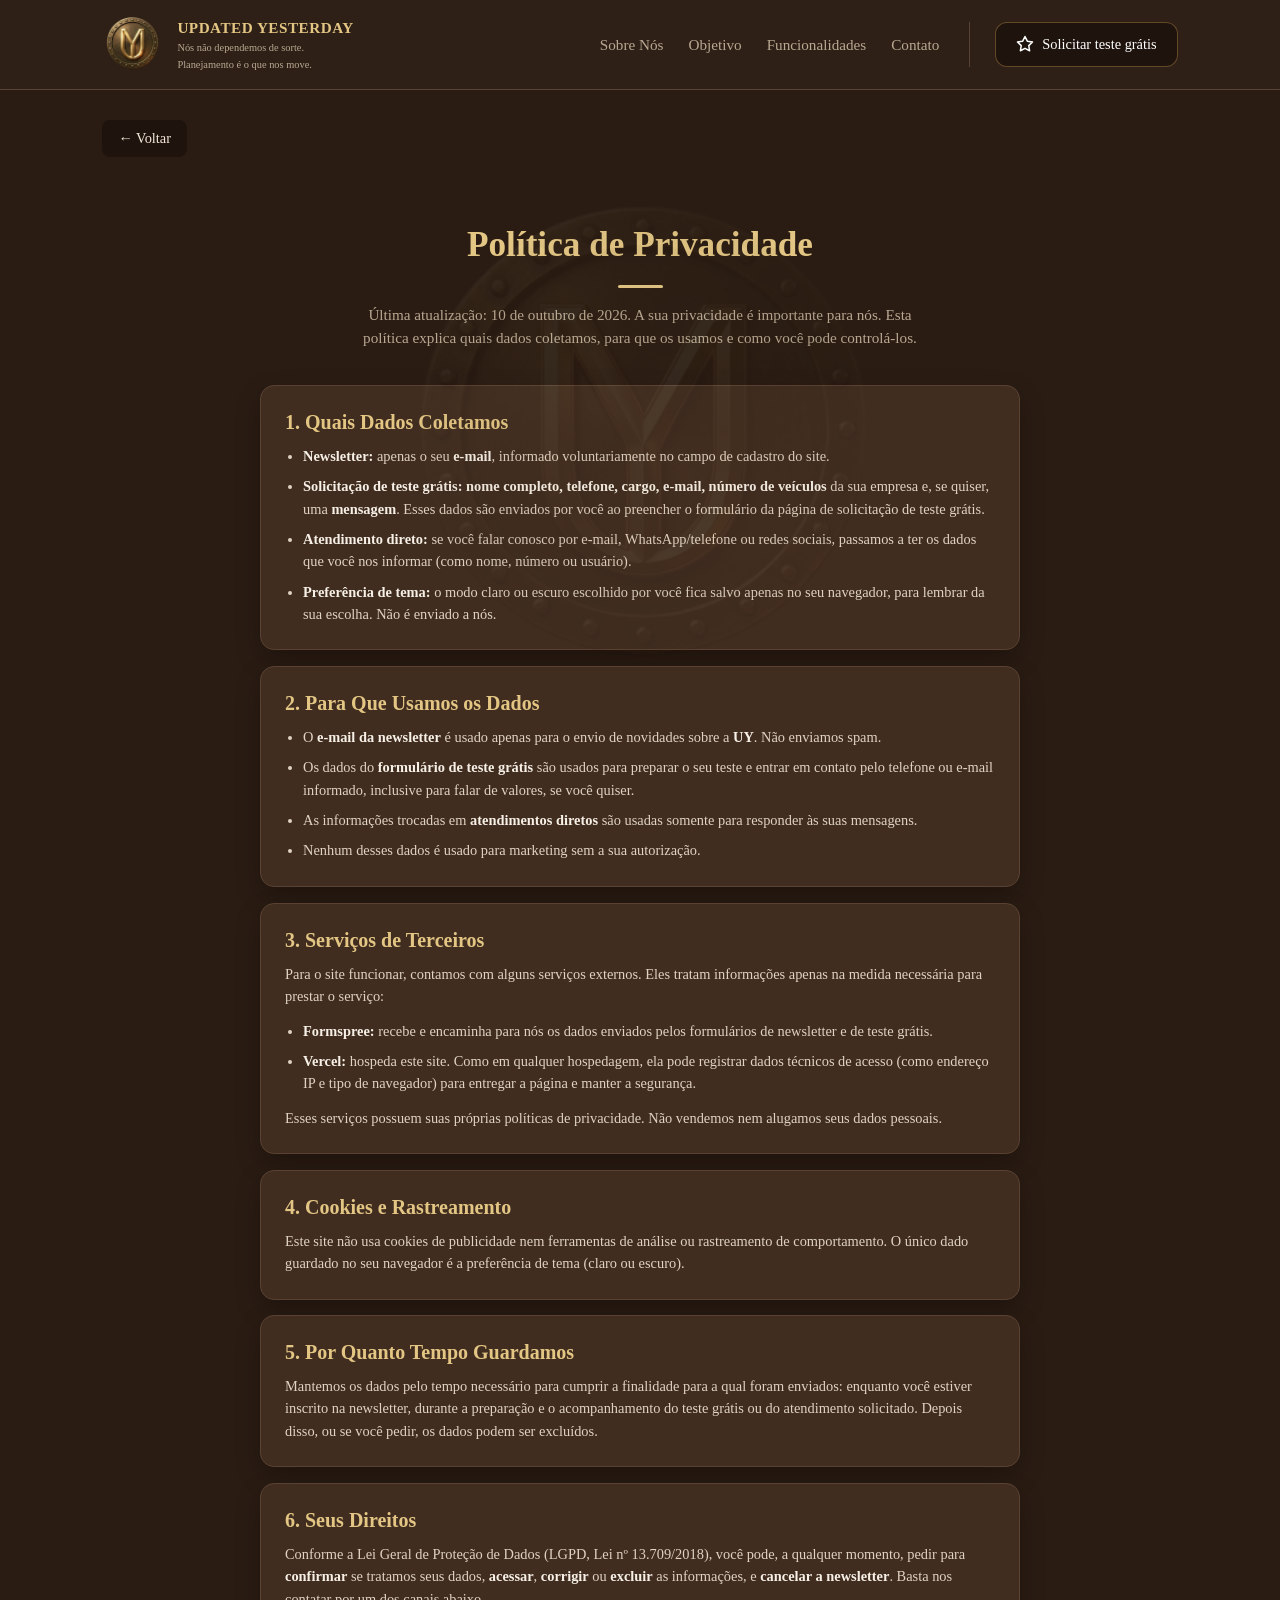
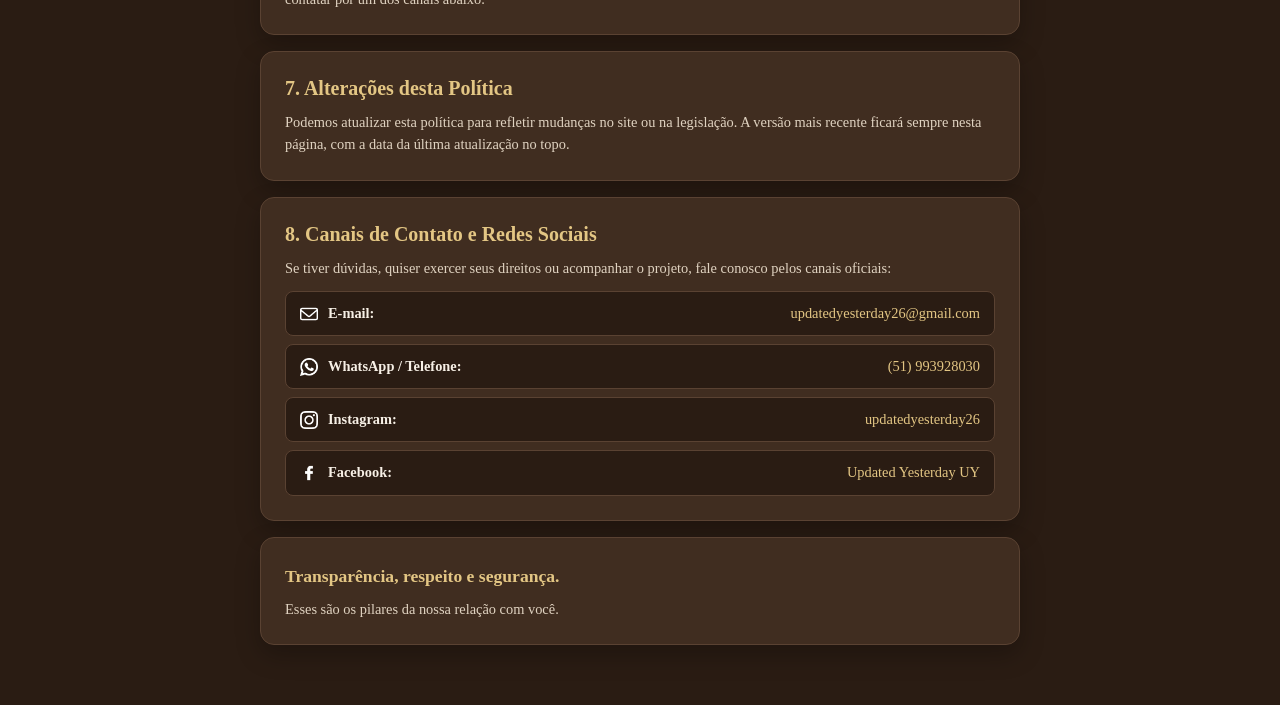
==== politica-de-provacidade.html @ 6beb4aa3 "arquivonovo" ====
<!DOCTYPE html>
<html lang="pt-BR" class="tema-escuro">
<head>
    <meta charset="UTF-8">
    <meta name="color-scheme" content="dark">
    <meta name="theme-color" content="#0B0B0C">
    <style>html{background:#0B0B0C;color-scheme:dark}body{background:#0B0B0C}</style>
    <meta name="viewport" content="width=device-width, initial-scale=1.0">
    <meta name="referrer" content="strict-origin-when-cross-origin">
    <meta http-equiv="Content-Security-Policy" content="upgrade-insecure-requests">
    <title>Política de Privacidade — Updated Yesterday</title>
    <link rel="stylesheet" href="style.css">
    <link rel="icon" type="image/png" href="Imagens/logotipo.png">
    <noscript>
        <style>.revelar, .revelar-esquerda, .revelar-direita, .revelar-cima, .revelar-cascata > * { opacity: 1 !important; transform: none !important; }</style>
    </noscript>
</head>
<body>

    <!-- CABEÇALHO PADRÃO -->
    <header class="cabecalho">
        <a href="index.html" class="conteiner-logo">
            <img src="Imagens/logotipo.png" alt="Logo Updated Yesterday" class="imagem-logo">
            <div class="textos-logo">
                <span class="titulo-logo">UPDATED YESTERDAY</span>
                <span class="subtitulo-logo"> 
                    <p>Nós não dependemos de sorte.</p>
                    <p>Planejamento é o que nos move.</p>
                </span>
            </div>
        </a>

        <nav class="navegacao">
            <ul class="lista-menu">
                <li><a href="index.html#sobre-nos" class="link-menu">Sobre Nós</a></li>
                <li><a href="index.html#objetivo" class="link-menu">Objetivo</a></li>
                <li><a href="index.html#funcionalidades" class="link-menu">Funcionalidades</a></li>
                <li><a href="index.html#rodape" class="link-menu">Contato</a></li>
            </ul>
        </nav>

        <div class="conteiner-botao">
            <a href="solicitar-orçamento.html" class="botao-acao">
                <svg xmlns="http://www.w3.org/2000/svg" width="18" height="18" viewBox="0 0 24 24" fill="none" stroke="currentColor" stroke-width="2" stroke-linecap="round" stroke-linejoin="round" aria-hidden="true"><polygon points="12 2 15.09 8.26 22 9.27 17 14.14 18.18 21.02 12 17.77 5.82 21.02 7 14.14 2 9.27 8.91 8.26 12 2"></polygon></svg>
                Solicitar teste grátis
            </a>
        </div>

        <button class="btn-hamburguer" id="btn-hamburguer" type="button" aria-label="Abrir menu" aria-expanded="false" aria-controls="menu-mobile">
            <span class="linha-hamburguer"></span>
            <span class="linha-hamburguer"></span>
            <span class="linha-hamburguer"></span>
        </button>
    </header>

    <!-- MENU MOBILE (HAMBÚRGUER) -->
    <div class="overlay-menu-mobile" id="overlay-menu-mobile"></div>
    <nav class="menu-mobile" id="menu-mobile" aria-hidden="true">
        <ul class="lista-menu-mobile">
            <li><a href="index.html#sobre-nos" class="link-menu-mobile">Sobre Nós</a></li>
            <li><a href="index.html#objetivo" class="link-menu-mobile">Objetivo</a></li>
            <li><a href="index.html#funcionalidades" class="link-menu-mobile">Funcionalidades</a></li>
            <li><a href="index.html#rodape" class="link-menu-mobile">Contato</a></li>
        </ul>
        <a href="solicitar-orçamento.html" class="botao-acao botao-acao-mobile">
            <svg xmlns="http://www.w3.org/2000/svg" width="18" height="18" viewBox="0 0 24 24" fill="none" stroke="currentColor" stroke-width="2" stroke-linecap="round" stroke-linejoin="round" aria-hidden="true"><polygon points="12 2 15.09 8.26 22 9.27 17 14.14 18.18 21.02 12 17.77 5.82 21.02 7 14.14 2 9.27 8.91 8.26 12 2"></polygon></svg>
            Solicitar teste grátis
        </a>
    </nav>

    <main class="privacy-container">

    <button class="link-voltar-pagina" onclick="history.back()" type="button">
        ← Voltar
    </button>

    <section class="secao-politica-privacidade">
      <div class="conteiner-politica">
        
        <header class="cabecalho-politica revelar-cima">
          <h1 class="titulo-politica">Política de Privacidade</h1>
          <div class="linha-decorativa"></div>
          <p class="subtitulo-politica">
            Última atualização: 10 de outubro de 2026. A sua privacidade é importante para nós. Esta política explica quais dados coletamos, para que os usamos e como você pode controlá-los.
          </p>
        </header>

        <div class="lista-cards-politica revelar-cascata">

          <article class="card-politica">
            <div class="conteudo-card">
              <h2 class="titulo-card">1. Quais Dados Coletamos</h2>
              <ul class="lista-itens-card">
                <li>
                  <strong>Newsletter:</strong> apenas o seu <strong>e-mail</strong>, informado voluntariamente no campo de cadastro do site.
                </li>
                <li>
                  <strong>Solicitação de teste grátis:</strong> <strong>nome completo, telefone, cargo, e-mail, número de veículos</strong> da sua empresa e, se quiser, uma <strong>mensagem</strong>. Esses dados são enviados por você ao preencher o formulário da página de solicitação de teste grátis.
                </li>
                <li>
                  <strong>Atendimento direto:</strong> se você falar conosco por e-mail, WhatsApp/telefone ou redes sociais, passamos a ter os dados que você nos informar (como nome, número ou usuário).
                </li>
                <li>
                  <strong>Preferência de tema:</strong> o modo claro ou escuro escolhido por você fica salvo apenas no seu navegador, para lembrar da sua escolha. Não é enviado a nós.
                </li>
              </ul>
            </div>
          </article>
          <article class="card-politica">
            <div class="conteudo-card">
              <h2 class="titulo-card">2. Para Que Usamos os Dados</h2>
              <ul class="lista-itens-card">
                <li>
                  O <strong>e-mail da newsletter</strong> é usado apenas para o envio de novidades sobre a <strong>UY</strong>. Não enviamos spam.
                </li>
                <li>
                  Os dados do <strong>formulário de teste grátis</strong> são usados para preparar o seu teste e entrar em contato pelo telefone ou e-mail informado, inclusive para falar de valores, se você quiser.
                </li>
                <li>
                  As informações trocadas em <strong>atendimentos diretos</strong> são usadas somente para responder às suas mensagens.
                </li>
                <li>
                  Nenhum desses dados é usado para marketing sem a sua autorização.
                </li>
              </ul>
            </div>
          </article>
          <article class="card-politica">
            <div class="conteudo-card">
              <h2 class="titulo-card">3. Serviços de Terceiros</h2>
              <p class="texto-card espaco-inferior">
                Para o site funcionar, contamos com alguns serviços externos. Eles tratam informações apenas na medida necessária para prestar o serviço:
              </p>
              <ul class="lista-itens-card">
                <li>
                  <strong>Formspree:</strong> recebe e encaminha para nós os dados enviados pelos formulários de newsletter e de teste grátis.
                </li>
                <li>
                  <strong>Vercel:</strong> hospeda este site. Como em qualquer hospedagem, ela pode registrar dados técnicos de acesso (como endereço IP e tipo de navegador) para entregar a página e manter a segurança.
                </li>

              </ul>
              <p class="texto-card espaco-superior">
                Esses serviços possuem suas próprias políticas de privacidade. Não vendemos nem alugamos seus dados pessoais.
              </p>
            </div>
          </article>
          <article class="card-politica">
            <div class="conteudo-card">
              <h2 class="titulo-card">4. Cookies e Rastreamento</h2>
              <p class="texto-card">
                Este site não usa cookies de publicidade nem ferramentas de análise ou rastreamento de comportamento. O único dado guardado no seu navegador é a preferência de tema (claro ou escuro).
              </p>
            </div>
          </article>
          <article class="card-politica">
            <div class="conteudo-card">
              <h2 class="titulo-card">5. Por Quanto Tempo Guardamos</h2>
              <p class="texto-card">
                Mantemos os dados pelo tempo necessário para cumprir a finalidade para a qual foram enviados: enquanto você estiver inscrito na newsletter, durante a preparação e o acompanhamento do teste grátis ou do atendimento solicitado. Depois disso, ou se você pedir, os dados podem ser excluídos.
              </p>
            </div>
          </article>
          <article class="card-politica">
            <div class="conteudo-card">
              <h2 class="titulo-card">6. Seus Direitos</h2>
              <p class="texto-card">
                Conforme a Lei Geral de Proteção de Dados (LGPD, Lei nº 13.709/2018), você pode, a qualquer momento, pedir para <strong>confirmar</strong> se tratamos seus dados, <strong>acessar</strong>, <strong>corrigir</strong> ou <strong>excluir</strong> as informações, e <strong>cancelar a newsletter</strong>. Basta nos contatar por um dos canais abaixo.
              </p>
            </div>
          </article>
          <article class="card-politica">
            <div class="conteudo-card">
              <h2 class="titulo-card">7. Alterações desta Política</h2>
              <p class="texto-card">
                Podemos atualizar esta política para refletir mudanças no site ou na legislação. A versão mais recente ficará sempre nesta página, com a data da última atualização no topo.
              </p>
            </div>
          </article>
          <article class="card-politica">
            <div class="conteudo-card">
              <h2 class="titulo-card">8. Canais de Contato e Redes Sociais</h2>
              <p class="texto-card espaco-inferior">
                Se tiver dúvidas, quiser exercer seus direitos ou acompanhar o projeto, fale conosco pelos canais oficiais:
              </p>

              <div class="lista-contatos">
                <div class="item-contato">
                  <div class="detalhe-contato">
                    <img src="Icones/icones-claros/correspondencia.png" alt="E-mail" class="icone-contato">
                    <span class="rotulo-contato">E-mail:</span>
                  </div>
                  <span class="valor-contato">updatedyesterday26@gmail.com</span>
                </div>

                <div class="item-contato">
                  <div class="detalhe-contato">
                    <img src="Icones/icones-claros/whatsapp.png" alt="WhatsApp" class="icone-contato">
                    <span class="rotulo-contato">WhatsApp / Telefone:</span>
                  </div>
                  <span class="valor-contato">(51) 993928030</span>
                </div>

                <div class="item-contato">
                  <div class="detalhe-contato">
                    <img src="Icones/icones-claros/instagram.png" alt="Instagram" class="icone-contato">
                    <span class="rotulo-contato">Instagram:</span>
                  </div>
                  <span class="valor-contato">updatedyesterday26</span>
                </div>

                <div class="item-contato">
                  <div class="detalhe-contato">
                    <img src="Icones/icones-claros/facebook.png" alt="Facebook" class="icone-contato">
                    <span class="rotulo-contato">Facebook:</span>
                  </div>
                  <span class="valor-contato">Updated Yesterday UY</span>
                </div>
              </div>
            </div>
          </article>
          <article class="card-politica card-destaque">
            <div class="conteudo-card">
              <h3 class="titulo-destaque">Transparência, respeito e segurança.</h3>
              <p class="texto-card">Esses são os pilares da nossa relação com você.</p>
            </div>
          </article>

        </div>
      </div>
    </section>
    </main>

<script>
// menu.js — Menu hambúrguer + navegação ativa (Updated Yesterday)
// Usado em todas as páginas do site para manter o comportamento consistente.
//
// OBS: este arquivo precisa se chamar exatamente "menu.js", pois é esse o
// nome que todas as páginas (.html) carregam via <script src="menu.js">.
(function () {

    // ------------------------------------------------------------------
    // MENU HAMBÚRGUER (telas menores)
    // ------------------------------------------------------------------
    const btn = document.getElementById('btn-hamburguer');
    const menu = document.getElementById('menu-mobile');
    const overlay = document.getElementById('overlay-menu-mobile');

    if (btn && menu && overlay) {
        function abrirMenu() {
            menu.classList.add('aberto');
            overlay.classList.add('aberto');
            btn.classList.add('ativo');
            btn.setAttribute('aria-expanded', 'true');
            menu.setAttribute('aria-hidden', 'false');
            document.body.classList.add('menu-bloqueado');
        }

        function fecharMenu() {
            menu.classList.remove('aberto');
            overlay.classList.remove('aberto');
            btn.classList.remove('ativo');
            btn.setAttribute('aria-expanded', 'false');
            menu.setAttribute('aria-hidden', 'true');
            document.body.classList.remove('menu-bloqueado');
        }

        btn.addEventListener('click', function () {
            if (menu.classList.contains('aberto')) {
                fecharMenu();
            } else {
                abrirMenu();
            }
        });

        overlay.addEventListener('click', fecharMenu);

        menu.querySelectorAll('a').forEach(function (link) {
            link.addEventListener('click', fecharMenu);
        });

        document.addEventListener('keydown', function (evento) {
            if (evento.key === 'Escape') fecharMenu();
        });

        window.addEventListener('resize', function () {
            if (window.innerWidth > 992) fecharMenu();
        });
    }

    // ------------------------------------------------------------------
    // LINK DE NAVEGAÇÃO "ATIVO" (cabeçalho — apenas telas maiores)
    // Ao clicar em uma opção do menu (Sobre Nós, Objetivo, Funcionalidades,
    // Contato), o link fica marcado — a underline dourada "trava" — indicando
    // qual seção foi acessada, além de rolar até ela normalmente.
    // ------------------------------------------------------------------
    var linksMenu = document.querySelectorAll('.link-menu');

    function marcarAtivo(linkClicado) {
        linksMenu.forEach(function (link) {
            link.classList.remove('ativo');
        });
        linkClicado.classList.add('ativo');
    }

    linksMenu.forEach(function (link) {
        link.addEventListener('click', function () {
            marcarAtivo(link);
        });
    });

    // Ao abrir a página já com uma âncora na URL (ex.: index.html#objetivo,
    // ou vindo de outra página como creditos.html → index.html#...),
    // marca o link correspondente como ativo assim que a página carrega.
    if (window.location.hash) {
        linksMenu.forEach(function (link) {
            var partesHref = link.getAttribute('href').split('#');
            var hashDoLink = partesHref[1] ? ('#' + partesHref[1]) : '';
            if (hashDoLink && hashDoLink === window.location.hash) {
                marcarAtivo(link);
            }
        });
    }
})();
</script>
<script src="scroll-reveal.js"></script>
</body>
</html>
---- style.css ----
/* ==========================================================================
        VARIÁVEIS GLORAIS E RESET
        ========================================================================== */
        :root {
            --cor-fundo-principal: #FDFBF7;
            --cor-fundo-secao: #F3ECE1;
            --cor-fundo-cabecalho: #F9F5EE;
            --cor-fundo-card: #FAF7F2;
            --cor-fundo-escuro: #38291E;
            --cor-fundo-escuro-hover: #241A12;
            
            --cor-texto-escuro: #2B231D;
            --cor-texto-medio: #5D544B;
            --cor-texto-suave: #7D7267;
            --cor-texto-claro: #F3E8D9;
            
            --cor-destaque-dourado: #C88D43;
            --cor-dourado-suave: #D4A359;
            --cor-linha-divisoria: #EADECF;
            --cor-icone-fundo: #EBDCD0;

            /* Títulos e subtítulos: no tema claro usam marrom escuro (o #E3C684 não tem
               contraste sobre fundo claro); o dourado #E3C684 aparece em detalhes. */
            --cor-titulo: #4A321A;
            --cor-subtitulo: #C88D43;
            --cor-ouro-marca: #E3C684;

            --fonte-titulos: Cambria, serif;
            --fonte-corpo: Cambria, serif;
            
            --transicao-padrao: 0.3s ease;
            --sombra-card: 0 10px 25px rgba(0, 0, 0, 0.03);
            --sombra-hover: 0 15px 30px rgba(0, 0, 0, 0.07);
        }

        * {
            margin: 0;
            padding: 0;
            box-sizing: border-box;
        }

        html {
            scroll-behavior: smooth;
        }

        body {
            font-family: var(--fonte-corpo);
            background-color: var(--cor-fundo-principal);
            color: var(--cor-texto-escuro);
            padding-top: 90px;
            line-height: 1.6;
        }

        

        /* ==========================================================================
        ELEMENTOS COMPARTILHADOS (PADRONIZAÇÃO)
        ========================================================================== */
        .secao-padrao {
            padding: 90px 8%;
            background-color: var(--cor-fundo-principal);

        }

        .linha-dourada {
            width: 45px;
            height: 3px;
            background-color: var(--cor-destaque-dourado);
            border-radius: 2px;
            margin-bottom: 25px;
        }

        .tagline {
            display: inline-flex;
            align-items: center;
            gap: 8px;
            font-size: 0.8rem;
            font-weight: 700;
            color: var(--cor-destaque-dourado);
            letter-spacing: 1.5px;
            text-transform: uppercase;
            margin-bottom: 12px;
        }

        .icone-tagline img {
            width: 16px;
            height: 16px;
            object-fit: contain;
        }

        h1, h2, h3 {
            font-family: var(--fonte-titulos);
            color: var(--cor-texto-escuro);
        }

        h2 {
            font-size: 2.6rem;
            font-weight: 700;
            line-height: 1.25;
            margin-bottom: 15px;
        }

        .texto-secao p {
            color: var(--cor-texto-medio);
            font-size: 1rem;
            margin-bottom: 15px;
        }

        .texto-secao strong {
            color: var(--cor-texto-escuro);
        }

        /* CARDS PADRÃO */
        .card-padrao {
            background-color: var(--cor-fundo-card);
            border-radius: 16px;
            padding: 28px 24px;
            display: flex;
            flex-direction: row;
            align-items: flex-start;
            gap: 16px;
            box-shadow: var(--sombra-card);
            border: 1px solid var(--cor-linha-divisoria);
            transition: transform var(--transicao-padrao), box-shadow var(--transicao-padrao);
        }

        .card-padrao:hover {
            transform: translateY(-5px);
            box-shadow: var(--sombra-hover);
        }

        .card-vertical {
            flex-direction: column;
        }

        .icone-card {
            width: 50px;
            height: 50px;
            border-radius: 50%;
            background-color: var(--cor-icone-fundo);
            display: flex;
            align-items: center;
            justify-content: center;
            flex-shrink: 0;
        }

        .icone-card img {
            width: 30px;
            height: 30px;
            object-fit: contain;
        }

        .conteudo-card h3 {
            font-size: 1.1rem;
            margin-bottom: 8px;
        }

        .conteudo-card p, 
        .conteudo-card ul {
            font-size: 0.9rem;
            color: var(--cor-texto-medio);
        }

        .lista-valores {
            padding-left: 18px;
        }

        .lista-valores li {
            margin-bottom: 4px;
        }

        /* ==========================================================================
        1. CABEÇALHO
        ========================================================================== */
        .cabecalho {
            position: fixed;
            top: 0;
            left: 0;
            width: 100%;
            height: 90px;
            z-index: 1000;
            background-color: var(--cor-fundo-cabecalho);
            display: flex;
            align-items: center;
            justify-content: space-between;
            padding: 0 8%;
            border-bottom: 1px solid var(--cor-linha-divisoria);
        }

        .conteiner-logo {
            display: flex;
            align-items: center;
            gap: 15px;
            text-decoration: none;
        }

        .imagem-logo {
            width: 60px;
            height: 60px;
            object-fit: cover;
            border-radius: 50%;
        }

        .textos-logo {
            display: flex;
            flex-direction: column;
        }

        .titulo-logo {
            font-size: 0.95rem;
            font-weight: 700;
            color: var(--cor-destaque-dourado);
            letter-spacing: 0.5px;
        }

        .subtitulo-logo {
            font-size: 0.65rem;
            color: var(--cor-texto-suave);
            text-align: justify;
        }

        .navegacao {
            margin-left: auto;
            margin-right: 30px;
        }

        .lista-menu {
            display: flex;
            list-style: none;
            gap: 25px;
        }

        .link-menu {
            position: relative;
            text-decoration: none;
            color: var(--cor-texto-suave);
            font-weight: 500;
            font-size: 0.95rem;
            padding-bottom: 6px;
            transition: color var(--transicao-padrao);
        }

        .link-menu::after {
            content: '';
            position: absolute;
            bottom: 0;
            left: 0;
            width: 0%;
            height: 2px;
            background-color: var(--cor-destaque-dourado);
            transition: width var(--transicao-padrao);
        }

        .link-menu:hover,
        .link-menu.ativo {
            color: var(--cor-destaque-dourado);
        }

        .link-menu:hover::after,
        .link-menu.ativo::after {
            width: 100%;
        }

        .conteiner-botao {
            padding-left: 25px;
            border-left: 1px solid var(--cor-linha-divisoria);
        }

        .botao-acao {
            display: inline-flex;
            align-items: center;
            gap: 8px;
            background-color: var(--cor-fundo-escuro);
            color: #FFFFFF;
            padding: 10px 20px;
            border-radius: 12px;
            text-decoration: none;
            font-size: 0.9rem;
            font-weight: 500;
            transition: background-color var(--transicao-padrao);
        }

        .botao-acao:hover {
            background-color: var(--cor-fundo-escuro-hover);
        }

        .icone-botao {
            width: 16px;
            height: 16px;
        }

        /* ==========================================================================
        2. HERO SECTION
        ========================================================================== */
        .hero {
            display: flex;
            align-items: center;
            justify-content: space-between;
            min-height: calc(100vh - 90px);
            padding: 40px 8%;
            background: radial-gradient(circle at 35% 50%, #FDFBF7 0%, var(--cor-fundo-secao) 100%);
            gap: 40px;
        }

        .conteudo-hero {
            flex: 1;
            max-width: 560px;
        }

        .hero h1 {
            font-size: 3.2rem;
            line-height: 1.15;
            margin: 15px 0;
        }

        .descricao-hero {
            color: var(--cor-texto-medio);
            font-size: 1.1rem;
            margin-bottom: 30px;
        }

        .botao-principal {
            display: inline-flex;
            align-items: center;
            gap: 12px;
            background-color: var(--cor-fundo-escuro);
            color: #FFFFFF;
            padding: 14px 28px;
            border-radius: 50px;
            text-decoration: none;
            font-weight: 600;
            box-shadow: 0 10px 20px rgba(56, 41, 30, 0.15);
            transition: transform var(--transicao-padrao), background-color var(--transicao-padrao);
        }

        .botao-principal:hover {
            background-color: var(--cor-fundo-escuro-hover);
            transform: translateY(-2px);
        }

        .visual-hero {
            flex: 1;
            display: flex;
            justify-content: flex-end;
        }

        /*
            .moldura-hero {
            width: 100%;
            : 500px;
            border-radius: 20px;
            overflow: hidden;
            box-shadow: 0 20px 40px rgba(0,0,0,0.08);
        }
        */

        .imagem-hero {
            width: 100%;
            height: auto;
            display: block;
        }



        /* ==========================================================================
        4. SOBRE NÓS
        ========================================================================== */
        /* Estilos da Seção Sobre Nós */
        .sobre-nos {
            background-color: var(--cor-fundo-principal);
            padding: 80px 20px;
            display: flex;
            justify-content: center;
            align-items: center;
            font-family: var(--fonte-corpo);
            color: var(--cor-texto-escuro);
        }

        .sobre-nos-container {
            max-width: 1300px;
            width: 90%;
            display: flex;
            gap: 10px;
        
        }

        /* Esquerda: Container da Imagem */
        .sobre-nos-ilustracao {
            flex: 1;
            display: flex;
            align-items: center;
            justify-content: center;
            position: relative;
        }

        .moldura-imagem {
            width: 100%;
            max-width: 450px;
            height: 100%;

            border-radius: 200px 200px 0 0; /* Formato em arco conforme a imagem */
            position: relative;
            overflow: hidden;
            display: flex;
            align-items: flex-end;
            justify-content: center;
        }

        .imagem-destaque {
            width: 100%;
            height: auto;
            object-fit: cover;
        }

        /* Direita: Conteúdo Textual */
        .sobre-nos-conteudo {
            flex: 1.3;
            display: flex;
            flex-direction: column;
        }

        .tag-secao {
            display: flex;
            align-items: center;
            gap: 8px;
            margin-bottom: 20px;
        }

        .texto-tag {
            font-size: 0.85rem;
            font-weight: 700;
            letter-spacing: 1.5px;
            color: var(--cor-destaque-dourado);
        }

        .titulo-secao {
            font-family: var(--fonte-titulos);
            font-size: 2.8rem;
            line-height: 1.15;
            color: var(--cor-texto-escuro);
            margin-bottom: 24px;
            font-weight: 700;
        }

        .texto-dourado {
            color: var(--cor-destaque-dourado);
        }

        .texto-destaque {
            font-size: 1.05rem;
            color: var(--cor-texto-escuro);
            margin-bottom: 12px;
        }

        .texto-destaque strong {
            font-weight: 700;
        }

        .texto-descricao {
            font-size: 0.95rem;
            line-height: 1.6;
            color: var(--cor-texto-medio);
            margin-bottom: 12px;
        }

        /* Grid dos Cards Inferiores */
        .cards-grid {
            display: grid;
            grid-template-columns: repeat(3, 1fr);
            gap: 16px;
            margin-top: 30px;
        }

        .card-info {
            background-color: var(--cor-fundo-card);
            border: 1px solid var(--cor-linha-divisoria);
            border-radius: 12px;
            padding: 20px;
            box-shadow: var(--sombra-card);
            transition: transform var(--transicao-padrao), box-shadow var(--transicao-padrao);
        }

        .card-info:hover {
            transform: translateY(-3px);
            box-shadow: var(--sombra-hover);
        }

        .card-cabecalho {
            display: flex;
            align-items: center;
            gap: 10px;
            margin-bottom: 10px;
        }

        .icone-sobre-nós{
            width: 10px;
            height: 10px;
        }

        /* Reservado para o ícone customizado de cada card */
        .card-icone {
            width: 54px;
            height: 54px;
            background-color: var(--cor-icone-fundo);
            border-radius: 50%;
            flex-shrink: 0;
            display: flex;
            align-items: center;
            justify-content: center;
        }

        .card-icone img {
            width: 32px; /* Ajuste a largura como preferir */
            height: 32px; /* Ajuste a altura como preferir */
        
        }

        .card-titulo {
            font-family: var(--fonte-titulos);
            font-size: 1.1rem;
            font-weight: 700;
            color: var(--cor-texto-escuro);
        }



        .card-texto {
            font-size: 0.9rem;
            line-height: 1.5;
            color: var(--cor-texto-medio);
        }

        .card-lista {
            list-style: none;
            padding: 0;
            margin: 0;
        }

        .card-lista li {
            font-size: 0.82rem;
            line-height: 1.6;
            color: var(--cor-texto-medio);
            position: relative;
            padding-left: 12px;
        }

        .card-lista li::before {
            content: "•";
            position: absolute;
            left: 0;
            color: var(--cor-texto-escuro);
        }



        /* ==========================================================================
        4.5 SEÇÃO TRANSIÇÃO (FLUXO)
        ========================================================================== */
        .secao-transicao {
            background-color: var(--cor-fundo-escuro);
            color: var(--cor-texto-claro);
            padding: 80px 8%;
        }

        .container-transicao {
            max-width: 1200px;
            margin: 0 auto;
            display: flex;
            align-items: center;
            gap: 50px;
        }

        .cabecalho-transicao {
            flex: 1;
            max-width: 380px;
        }

        .tagline-clara {
            color: var(--cor-dourado-suave);
        }

        .ponto-dourado {
            width: 8px;
            height: 8px;
            background-color: var(--cor-dourado-suave);
            border-radius: 50%;
        }

        .cabecalho-transicao h2 {
            color: #FFFFFF;
            margin-bottom: 15px;
        }

        .cabecalho-transicao p {
            color: var(--cor-linha-divisoria);
            font-size: 0.95rem;
        }

        .passos-transicao {
            flex: 2;
            display: flex;
            justify-content: space-between;
            gap: 20px;
            position: relative;
        }

        .passo-item {
            flex: 1;
            display: flex;
            flex-direction: column;
            align-items: center;
            text-align: center;
            position: relative;
        }

        /* Linha conectora */
        .passo-item:not(:last-child)::after {
            content: '';
            position: absolute;
            top: 32px;
            right: -50%;
            width: 100%;
            border-top: 2px dotted var(--cor-destaque-dourado);
            z-index: 1;
        }

        .circulo-icone {
            width: 65px;
            height: 65px;
            border-radius: 50%;
            background-color: #4A321A;
            border: 1px solid var(--cor-destaque-dourado);
            display: flex;
            align-items: center;
            justify-content: center;
            margin-bottom: 15px;
            position: relative;
            z-index: 2;
        }

        .icone-passo {
            width: 28px;
            height: 28px;
        }

        .passo-item h3 {
            color: #FFFFFF;
            font-size: 1.05rem;
            margin-bottom: 6px;
        }

        .passo-item p {
            font-size: 0.85rem;
            color: var(--cor-linha-divisoria);
        }

        /* ==========================================================================
        5 NOSSO OBJETIVO & FAIXA
        ========================================================================== */
            .container-objetivo-topo {
                display: grid;
                grid-template-columns: 1fr 1.2fr;
                gap: 50px;
                align-items: center;
                margin-bottom: 60px;
            }

            .grade-cards-objetivo {
                display: grid;
                grid-template-columns: repeat(3, 1fr);
                gap: 15px;
            }

            .faixa-destaque-bottom {
                position: relative;
                background-color: var(--cor-fundo-secao);
                border-radius: 16px;
                padding: 40px 30px 30px;
                border: 1px solid var(--cor-linha-divisoria);
            }

            .badge-faixa {
                position: absolute;
                top: -12px;
                left: 24px;
                background-color: var(--cor-fundo-escuro);
                color: #FFFFFF;
                padding: 4px 14px;
                border-radius: 6px;
                font-size: 0.75rem;
                font-weight: 700;
                letter-spacing: 1px;
            }

            .grade-faixa {
                display: grid;
                grid-template-columns: repeat(4, 1fr);
                gap: 20px;
            }

            .item-faixa {
                display: flex;
                align-items: flex-start;
                gap: 12px;
                padding-right: 15px;
                border-right: 1px solid var(--cor-linha-divisoria);
            }

            .item-faixa:last-child {
                border-right: none;
            }

            .icone-pequeno {
                width: 40px;
                height: 40px;
            }

            .icone-pequeno img {
                width: 32px;
                height: 32px;
            }


    /* ==========================================================================
    FUNCIONALIDADES (PADRONIZADO)
    ========================================================================== */

            .funcionalidades {
                width: 100%;
            }

            .container-funcionalidades {
                max-width: 1200px;
                margin: 0 auto;
                display: flex;
                flex-direction: column;
                gap: 24px;
            }

            .funcionalidades .secao-header {
                text-align: center;
                display: flex;
                flex-direction: column;
                align-items: center;
                margin-bottom: 20px;
            }

            .funcionalidades .secao-header h2 {
                margin-top: 10px;
            }

                /* Grids da Seção */
                .grid-superior,
                .grid-meio,
                .grid-inferior {
                    display: grid;
                    grid-template-columns: 1fr 1fr;
                    gap: 24px;
                }

            /* Tópicos e Itens Internos */
            .item-feature {
                display: flex;
                align-items: center;
                gap: 20px;
            }

            .item-feature.item-inverso {
                flex-direction: row-reverse;
                text-align: right;
                margin-left: auto;
            }

            .item-feature.item-inverso .header-com-badge {
                justify-content: flex-end;
            }

            .flex-col {
                display: flex;
                flex-direction: column;
            }

            .gap-medio {
                gap: 20px;
            }

            .divisor-linha {
                height: 1px;
                background-color: var(--cor-linha-divisoria);
                width: 100%;
            }

        /* Badges e Textos */
        .header-com-badge {
            display: flex;
            align-items: center;
            gap: 10px;
            margin-bottom: 4px;
            
        }

        .badge {
            font-size: 0.65rem;
            padding: 3px 8px;
            border-radius: 6px;
            font-weight: 700;
        }

        .badge-escuro {
            border: 1px solid var(--cor-dourado-suave);
            color: var(--cor-dourado-suave);
            background: transparent;
            background-color: #4A321A;
        }

        .badge-dourado {
            border: 1px solid var(--cor-dourado-suave);
            color: var(--cor-dourado-suave);
            background: transparent;
        }

        /* Cards com Imagem de Fundo Escura */
        .card-escuro-bg {
            background-color: var(--cor-fundo-escuro);
            background-image: var(--bg-img);
            background-size: cover;
            background-position: center;
            position: relative;
            overflow: hidden; /* Garante que o filtro não saia pelas bordas arredondadas */
        }

            /* Filtro marrom corrigido */
            .card-escuro-bg .overlay-filtro {
                position: absolute;
                top: 0;
                left: 0;
                width: 100%;
                height: 100%;
                background-color: rgba(56, 41, 30, 0.88); /* Cor marrom com 88% de opacidade */
                z-index: 1;
            }

            .card-escuro-bg h3,
            .card-escuro-bg h4,
            .card-escuro-bg p,
            .card-escuro-bg .texto-claro {
                color: #ffffff;
            }

            .card-escuro-bg .texto-suave-claro {
                color: var(--cor-fundo-cabecalho);
            }

            /* Garante que o conteúdo interno respeite as margens */
    .card-escuro-bg {
        padding: 24px;
        box-sizing: border-box;
    }

            

            /* Garante que o texto e ícone fiquem acima do filtro */
            .conteudo-sobre-imagem {
                position: relative;
                z-index: 2;
            }
                .conteudo-sobre-imagem {
                    position: relative;
                    z-index: 2;
                    height: 100%;
                }

                .icone-dourado {
                    background-color: rgba(200, 141, 67, 0.2);
                    border: 1px solid var(--cor-destaque-dourado);
                }

        .flex-row {
            display: flex;
            align-items: center;
            gap: 20px;
        }

        .item-feature-escuro .conteudo-sobre-imagem {
            display: flex;
            flex-direction: column;
            justify-content: center;
            gap: 16px;
        }

        .texto-claro {
            color: #ffffff;
        }


        .texto-suave-claro {
            color:var(--cor-fundo-principal);
            font-size: 0.9rem;
            
        }

        /* Lista Check */
        .card-lista .titulo-lista-escuro {
            color: var(--cor-dourado-suave);
            font-size: 0.85rem;
            letter-spacing: 1px;
            margin-bottom: 14px;
            font-weight: 700;
        }

        .lista-check {
            list-style: none;
            display: flex;
            flex-direction: column;
            gap: 10px;
        }

        .lista-check li {
            display: flex;
            align-items: flex-start;
            gap: 10px;
        }

        .check-icon {
            color: var(--cor-destaque-dourado);
            font-weight: bold;
        }

        .lista-check p {
            font-size: 0.85rem;
            color: var(--cor-linha-divisoria);
        }

        /* ÚLTIMO QUADRO (5 Colunas) */
        .card-ultimo {
            padding: 32px 28px;
        }

        .grid-cinco-itens {
            display: grid;
            grid-template-columns: repeat(5, 1fr);
            gap: 20px;
        }

        .item-ultimo {
            display: flex;
            flex-direction: column;
            align-items: flex-start;
            gap: 12px;
        }

        .item-ultimo .titulo-item {
            font-size: 0.95rem;
            color: var(--cor-texto-escuro);
            margin-bottom: 4px;
        }

        .item-ultimo .descricao-item {
            font-size: 0.8rem;
            color: var(--cor-texto-medio);
            line-height: 1.35;
        }


    /*==============================================================================
            Seção mr.harley
    ================================================================================*/
        /* Seção Principal */
        .ia-mrharley {
            background-color: var(--cor-fundo-escuro);
            color: var(--cor-texto-claro);
            font-family: var(--fonte-corpo);
            position: relative;
            overflow: hidden;
        }

        /* 1. Ajuste a seção para permitir posicionamento absoluto da onda */
        .ia-mrharley {
            background-color: var(--cor-fundo-escuro);
            color: var(--cor-texto-claro);
            font-family: var(--fonte-corpo);
            position: relative;
            overflow: hidden;
            /* Dica: Remova qualquer padding-top daqui se houver */
        }

        /* 2. Deixe a onda sobreposta no topo e sem ocupar espaço no fluxo de texto */
        .ia-mrharley .wave-divider {
            position: absolute;
            top: 0;
            left: 0;
            width: 100%;
            overflow: hidden;
            line-height: 0;
            z-index: 1; /* Fica ao fundo do conteúdo */
        }

        .ia-mrharley .wave-divider svg {
            position: relative;
            display: block;
            width: 100%;
            height: 120px; /* Reduza um pouco a altura se achar que a onda está muito funda */
        }

        /* 3. Empurre todo o conteúdo para baixo da onda */
        .mrharley-container {
            max-width: 1350px;
            margin: 0 auto;
            padding: 200px 20px 0 20px; /* Aumentado de 20px para 140px no TOPO */
            position: relative;
            z-index: 2; /* Garante que os textos fiquem POR CIMA do vetor */
        }

        /* Grid Superior */
        .mrharley-main-grid {
            display: grid;
            grid-template-columns: 1.1fr 0.9fr;
            gap: 40px;
            align-items: center;
            margin-bottom: 50px;
        }

        /* Informações da Esquerda */
        .mrharley-badge {
            display: inline-flex;
            align-items: center;
            gap: 8px;
            font-size: 0.8rem;
            font-weight: 600;
            letter-spacing: 1.5px;
            color: var(--cor-dourado-suave);
            margin-bottom: 15px;
            text-transform: uppercase;
        }

        .mrharley-badge .badge-icon {
            width: 14px;
            height: 14px;
            border: 1px solid var(--cor-dourado-suave);
            border-radius: 50%;
            display: inline-block;
        }

        .mrharley-title {
            font-family: var(--fonte-titulos);
            font-size: 2.8rem;
            line-height: 1.15;
            color: #FFFFFF;
            margin-bottom: 20px;
            font-weight: 700;
        }

        .mrharley-title .highlight-title {
            color: var(--cor-destaque-dourado);
        }

        .mrharley-description {
            color: rgba(243, 232, 217, 0.7);
            font-size: 0.95rem;
            line-height: 1.5;
            margin-bottom: 35px;
        }

        /* Grid de Cards de Recursos */
        .mrharley-features-grid {
            display: grid;
            grid-template-columns: repeat(2, 1fr);
            gap: 15px;
        }

        .feature-card {
            background-color: rgba(255, 255, 255, 0.03);
            border: 1px solid rgba(255, 255, 255, 0.06);
            border-radius: 12px;
            padding: 16px;
            display: flex;
            gap: 12px;
            align-items: flex-start;
            transition: var(--transicao-padrao);
        }

        .feature-card:hover {
            background-color: rgba(255, 255, 255, 0.06);
            border-color: rgba(200, 141, 67, 0.3);
            transform: translateY(-4px);
        }

        .feature-icon {
            width: 40px;
            height: 40px;
            min-width: 40px;
            border-radius: 20px;
            background-color: rgba(200, 141, 67, 0.15);
            border: 1px solid rgba(200, 141, 67, 0.3);
            
            display: flex;
            align-items: center;
            justify-content: center;
            flex-shrink: 0;
        }

        .feature-icon img{
            width: 32px;
            height: 32px;
            object-fit: contain;
        }


        .feature-text h3 {
            font-size: 0.9rem;
            color: #FFFFFF;
            margin-bottom: 4px;
            font-weight: 600;
        }

        .feature-text p {
            font-size: 0.75rem;
            color: rgba(243, 232, 217, 0.6);
            line-height: 1.3;
        }

        /* Área Visual de Imagens Sobrepostas */
        .mrharley-visual {
            position: relative;
            height: 440px;
            width: 100%;
        }

        .image-wrapper-back {
            position: absolute;
            top: 0;
            left: 0;
            width: 70%;
            height: 90%;
            border-radius: 20px;
            overflow: hidden;
            z-index: 1;
            border: 1px solid rgba(255, 255, 255, 0.08);
            background-color: rgba(0, 0, 0, 0.2);
        }

        .image-wrapper-front {
            position: absolute;
            bottom: 0;
            right: 0;
            width: 55%;
            height: 85%;
            border-radius: 16px;
            overflow: hidden;
            z-index: 2;
            border: 1px solid rgba(255, 255, 255, 0.12);
            box-shadow: -10px 10px 30px rgba(0, 0, 0, 0.4);
            background-color: rgba(0, 0, 0, 0.3);
        }

        /* Espaço reservado para visualização das imagens */
        .image-placeholder {
            width: 100%;
            height: 100%;
            display: flex;
            align-items: center;
            justify-content: center;
            color: rgba(255, 255, 255, 0.4);
            font-size: 0.85rem;
            border: 1px dashed rgba(255, 255, 255, 0.2);
        }

        .image-wrapper-back img,
        .image-wrapper-front img {
            width: 100%;
            height: 100%;
            object-fit: cover;
        }

        .stat-item {
            display: flex;
            flex-direction: column;
            align-items: center;
            position: relative;
        }

        .stat-item:not(:last-child)::after {
            content: '';
            position: absolute;
            right: -10px;
            top: 15%;
            height: 70%;
            width: 1px;
            background-color: rgba(255, 255, 255, 0.08);
        }

        .stat-icon {
            width: 32px;
            height: 32px;
            border-radius: 50%;
            background-color: rgba(200, 141, 67, 0.1);
            margin-bottom: 12px;
        }

        .stat-item h2 {
            font-family: var(--fonte-titulos);
            font-size: 2rem;
            color: #FFFFFF;
            margin-bottom: 6px;
            font-weight: 500;
        }

        .stat-item p {
            font-size: 0.8rem;
            color: rgba(243, 232, 217, 0.6);
        }

        /* Transição em Ondas */
        .ia-mrharley .wave-divider {
            width: 100%;
            line-height: 0;
        }

        .ia-mrharley .wave-divider svg {
            position: relative;
            display: block;
            width: 100%;
            height: 180px;
        }
        
        /*=======================================================================
            SEÇÃO TRANSIÇÃO FINAL
        =========================================================================*/

        .conexao-final{
            background-color: var(--cor-fundo-escuro);
            color: var(--cor-texto-claro);
            padding: 80px 8%;
        
            
        }

    /*==============================================================================
        SEÇÃO INTEGRADO
    ===========================================================================*/

    /* Seção Principal no Tom Marrom Escuro */
        .secao-integrado {
        width: 100%;
        background-color: var(--cor-fundo-escuro);
        padding: 100px 40px;
        box-sizing: border-box;
        font-family: var(--fonte-corpo);
        color: var(--cor-texto-claro);
        display: flex;
        justify-content: center;
        align-items: center;
        
        }


        .secao-integrado__conteudo {
        max-width: 1300px;
        width: 100%;
        display: grid;
        grid-template-columns: 1fr 1.3fr 1fr;
        gap: 50px;
        align-items: center;
    }

    /* -----------------------------------
    Lado Esquerdo
    ----------------------------------- */
        .secao-integrado__lado-esquerdo {
        display: flex;
        flex-direction: column;
        align-items: flex-start;
        }

        .secao-integrado__subtitulo {
        display: flex;
        align-items: center;
        gap: 8px;
        font-size: 0.75rem;
        font-weight: 700;
        letter-spacing: 2px;
        color: var(--cor-destaque-dourado);
        margin-bottom: 24px;
        }

        .secao-integrado__icone-tag {
        width: 8px;
        height: 8px;
        border-radius: 50%;
        background-color: var(--cor-destaque-dourado);
        display: inline-block;
        }

        .secao-integrado__titulo {
        font-family: var(--fonte-titulos);
        font-size: 2.6rem;
        line-height: 1.25;
        color: var(--cor-texto-claro);
        margin: 0 0 24px 0;
        font-weight: 700;
        
        }

        .secao-integrado__descricao {
        font-size: 0.95rem;
        line-height: 1.6;
        color: var(--cor-linha-divisoria);
        margin: 0 0 36px 0;
        }

        .secao-integrado__botao {
        display: inline-flex;
        align-items: center;
        justify-content: center;
        background-color: var(--cor-destaque-dourado);
        color: var(--cor-fundo-escuro);
        padding: 14px 28px;
        border-radius: 30px;
        text-decoration: none;
        font-size: 0.9rem;
        font-weight: 600;
        transition: background-color 0.3s ease, transform 0.2s ease;
        }

        .secao-integrado__botao:hover {
        background-color: var(--cor-dourado-suave);
        transform: translateY(-2px);
        }

        /* -----------------------------------
        Centro (Espaço para a Imagem do Dashboard)
        ----------------------------------- */
        .secao-integrado__centro {
        display: flex;
        justify-content: center;
        align-items: center;
        width: 100%;
        }

        .secao-integrado__imagem-dashboard {
        width: 100%;
        height: auto;
        max-width: 550px;
        border-radius: 12px;
        box-shadow: 0 25px 50px rgba(0, 0, 0, 0.4);
        object-fit: contain;
        }

        /* -----------------------------------
        Lado Direito (Passos Conectados)
        ----------------------------------- */
        .secao-integrado__lado-direito {
        position: relative;
        display: flex;
        flex-direction: column;
        gap: 36px;
        }

        /* Linha vertical principal conectando os passos */
        .secao-integrado__linha-conexao {
        position: absolute;
        left: 0px;
        top: 30px;
        bottom: 30px;
        width: 2px;
        background-color: rgba(200, 141, 67, 0.3); /* Linha suave em dourado */
        z-index: 1;
        }

        .secao-integrado__passo {
        position: relative;
        z-index: 2;
        display: flex;
        align-items: center;
        gap: 20px;
        }

        .secao-integrado__container-icone {
        position: relative;
        display: flex;
        align-items: center;
        }

        /* Linha horizontal ligando a linha vertical ao círculo do ícone */
        .secao-integrado__linha-horizontal {
        width: 30px;
        height: 2px;
        background-color: var(--cor-destaque-dourado);
        }

        .secao-integrado__icone {
        width: 58px;
        height: 58px;
        border-radius: 50%;
        background-color: var(--cor-fundo-escuro-hover);
        border: 1px solid var(--cor-destaque-dourado);
        display: flex;
        align-items: center;
        justify-content: center;
        flex-shrink: 0;
        box-shadow: 0 4px 15px rgba(0, 0, 0, 0.3);
        }

        /* Estilização para imagens dentro do círculo */
        .secao-integrado__icone img {
        width: 50%;
        height: 50%;
        object-fit: contain;
        }

        .secao-integrado__texto-passo {
        display: flex;
        flex-direction: column;
        gap: 4px;
        }

        .secao-integrado__titulo-passo {
        font-family: var(--fonte-titulos);
        font-size: 1.15rem;
        font-weight: 500;
        color: var(--cor-texto-claro);
        margin: 0;
        }

        .secao-integrado__titulo-passo span {
        color: var(--cor-destaque-dourado);
        margin-right: 6px;
        }

        .secao-integrado__descricao-passo {
        font-size: 0.85rem;
        line-height: 1.4;
        color: var(--cor-linha-divisoria);
        margin: 0;
        }

        /*==========================================================================
        SEÇÃO MOTIVOS-PARA-NOS-ESCOLHER
        ================================================================================*/
        .motivoparanosescolher {
            background-color: var(--cor-fundo-principal);
            color: var(--cor-texto-escuro);
            padding: 60px 20px;
            display: flex;
            flex-direction: column;
            align-items: center;
            box-sizing: border-box;
            width: 100%;
        }

        /* Cabeçalho da Seção */
        .motivoparanosescolher .header-secao {
            text-align: center;
            max-width: 700px;
            margin-bottom: 50px;
        }

        .motivoparanosescolher .subtitulo-tag {
            color: var(--cor-destaque-dourado);
            font-family: var(--fonte-corpo);
            font-size: 0.85rem;
            font-weight: 700;
            letter-spacing: 1.5px;
            text-transform: uppercase;
            display: inline-block;
            margin-bottom: 12px;
        }

        .motivoparanosescolher .titulo-secao {
            font-family: var(--fonte-titulos);
            font-size: 2.6rem;
            font-weight: normal;
            color: var(--cor-texto-escuro);
            margin: 0 0 16px 0;
            line-height: 1.25;
            font-weight: 700;
            line-height: 1.25;

        }

        .motivoparanosescolher .titulo-secao span {
            color: var(--cor-dourado-suave);
        }

        .motivoparanosescolher .descricao-secao {
            font-family: var(--fonte-corpo);
            font-size: 1rem;
            color: var(--cor-texto-escuro);
            opacity: 0.85;
            line-height: 1.5;
            margin: 0;
        }

        .motivoparanosescolher .grid-motivos {
        display: grid;
        /* Define 6 colunas em telas grandes e se ajusta em telas menores */
        grid-template-columns: repeat(auto-fit, minmax(160px, 1fr));
        gap: 20px;
        width: 100%;
        max-width: 1200px;
        margin-bottom: 40px;
    }


        /* Grid de Motivos (Cards) */
            s {
            display: grid;
            grid-template-columns: repeat(auto-fit, minmax(180px, 1fr));
            gap: 20px;
            width: 100%;
            max-width: 1200px;
            margin-bottom: 40px;
        }

        

        .motivoparanosescolher .card-motivo {
        border: 1px solid rgba(220, 207, 153, 0.75);
        border-radius: 16px;
        padding: 30px 20px;
        display: flex;
        flex-direction: column;
        align-items: center;
        text-align: center;
        transition: transform 0.3s ease, border-color 0.3s ease, background-color 0.3s ease;
        }

        /*cor da animação quando se passa o mause por cima*/
        .motivoparanosescolher .card-motivo:hover {
            background-color: var(--cor-fundo-claro-hover);
            border-color: var(--cor-destaque-dourado);
            transform: translateY(-4px);
        }

        .motivoparanosescolher .card-motivo h3 {
            font-family: var(--fonte-titulos);
            font-size: 1.15rem;
            font-weight: bold;
            color: var(--cor-texto-escuro);
            margin: 15px 0 8px 0;
        }

        .motivoparanosescolher .linha-detalhe {
            width: 30px;
            height: 2px;
            background-color: var(--cor-destaque-dourado);
            margin-bottom: 12px;
            border-radius: 2px;
        }

        .motivoparanosescolher .card-motivo p {
            font-family: var(--fonte-corpo);
            font-size: 0.88rem;
            color: var(--cor-texto-escuro);
            opacity: 0.75;
            line-height: 1.4;
            margin: 0;
        }

        /* Banner Destaque (Rodapé da Seção) */
        .motivoparanosescolher .banner-destaque {
            display: flex;
            align-items: center;
            justify-content: center;
            gap: 20px;
            border: 1px solid rgba(234, 222, 207, 0.2);
            border-radius: 16px;
            padding: 20px 40px;
            max-width: 800px;
            width: 100%;
            box-sizing: border-box;
        }

        .motivoparanosescolher .banner-conteudo h4 {
            font-family: var(--fonte-titulos);
            font-size: 1.1rem;
            color: var(--cor-texto-escuro);
            margin: 0 0 4px 0;
        }

        .motivoparanosescolher .banner-conteudo p {
            font-family: var(--fonte-corpo);
            font-size: 0.9rem;
            color: var(--cor-dourado-suave);
            margin: 0;
        }

        /* Espaço reservado para as Imagens/Ícones */
        .motivoparanosescolher .icone-placeholder {
            width: 54px;
            height: 54px;
            border-radius: 50%;
            border: 1px solid var(--cor-destaque-dourado);
            background-color: rgba(200, 141, 67, 0.1);
            display: flex;
            align-items: center;
            justify-content: center;
            overflow: hidden;
        }

        .motivoparanosescolher .icone-placeholder img {
            width: 60%;
            height: 60%;
            object-fit: contain;
        }

        .motivoparanosescolher .destaque-icone {
            min-width: 50px;
            min-height: 50px;
        }








        
    /*==================================================================================
        RODAPÉ
    =====================================================================================*/
    /* RESET BÁSICO */
        * {
            box-sizing: border-box;
            margin: 0;
            padding: 0;
        }

        body {
            font-family: var(--fonte-corpo);
            background-color: var(--cor-fundo-principal);
        }

    /* ==========================================================================
    CONTAINER DO RODAPÉ (SEM ONDA)
    ========================================================================== */
        .footer {
            background-color: var(--cor-fundo-escuro);
            color: #C0B7AF;
            padding: 50px 20px 30px 20px;
            font-size: 13.5px;
            line-height: 1.5;
        }

        .footer-container {
            max-width: 1200px;
            margin: 0 auto;
        }

    /* ==========================================================================
    GRID SUPERIOR (5 COLUNAS)
    ========================================================================== */
        .footer-top {
            display: flex;
            justify-content: space-between;
            gap: 30px;
            margin-bottom: 40px;
        }

        .footer-col {
            flex: 1;
        }

        .footer-col.col-brand {
            flex: 1.3; /* Coluna da marca um pouco mais larga */
        }

        /* MARCA & LOGO */
        .brand-header {
            display: flex;
            align-items: center;
            gap: 15px;
            margin-bottom: 20px;
        }

        /* Local reservado para a Logo */
        .logo-placeholder {
            width: 60px;
            height: 60px;
        }

        .logo-placeholder img {
            width: 100%;
            height: 100%;
            object-fit: cover;
            border-radius: 50%;
        }

        .brand-title h2 {
            font-size: 0.95rem;
            font-weight: 700;
            color: var(--cor-destaque-claro);
            letter-spacing: 0.5px;
            font-family: var(--fonte-corpo);
        }

        .brand-title .subtitle {
            font-size: 10px;
            color: #9C9085;
        }

        .brand-description {
            color: #A3978C;
            font-size: 12.5px;
            line-height: 1.6;
            margin-bottom: 25px;
        }

        /* TÍTULOS DE SEÇÃO */
        .section-title {
            font-family: var(--fonte-corpo);
            font-size: 12px;
            color: var(--cor-dourado-suave);
            letter-spacing: 1.2px;
            font-weight: 600;
            margin-bottom: 18px;
            text-transform: uppercase;
        }

        /* REDES SOCIAIS */
        .social-links {
            display: flex;
            gap: 10px;
        }

        .sociais-img {
            width: 34px;
            height: 34px;
            transition: transform 0.3s ease, box-shadow 0.3s ease;
        }

        .sociais-img:hover {
            transform: translateY(-8px);

        }


        /* LISTAS COM MARCADOR '>' (NAVEGAÇÃO, FUNCIONALIDADES, INFORMAÇÕES) */
        .footer-list {
            list-style: none;
        }

        .footer-list li {
            margin-bottom: 12px;
        }

        .footer-list a {
            color: #A3978C;
            text-decoration: none;
            transition: color 0.2s ease;
            display: flex;
            align-items: center;
        }

        .footer-list a::before {
            content: '>';
            color: #8C7F72;
            font-size: 11px;
            margin-right: 8px;
        }

        .footer-list a:hover {
            color: var(--cor-texto-claro);
        }

        /* CONTATO */
        .contact-list {
            list-style: none;
        }

        .contact-list li {
            display: flex;
            align-items: flex-start;
            gap: 10px;
            margin-bottom: 14px;
            color: #A3978C;
        }

        .contact-list a {
            color: #A3978C;
            text-decoration: none;
        }

        .contact-list a:hover {
            color: var(--cor-texto-claro);
        }

        .contact-icon {
            color: var(--cor-dourado-suave);
            font-size: 14px;
            margin-top: 2px;
            width: 16px;
            text-align: center;
        }

    /* ==========================================================================
    CARD DE NEWSLETTER
    ========================================================================== */



    :where(.sib-form-message-panel) {
        display: none;
    }

    :where(.sib-form-message-panel .sib-notification__icon) {
        width: 20px;
        height: 20px;
    }

    #sib-container input:-ms-input-placeholder {
        font-family: var(--fonte-corpo);
        text-align: left;
        color: #c0ccda;
    }

    #sib-container input::placeholder {
        font-family: var(--fonte-corpo);
        text-align: left;
        color: #c0ccda;
    }

    #sib-container textarea::placeholder {
        font-family: var(--fonte-corpo);
        text-align: left;
        color: #c0ccda;
    }

    #sib-container a {
        text-decoration: underline;
        color: #2BB2FC;
    }






        /* ==========================================================================
        DIVISOR DE LINHA COM ORNAMENTO
        ========================================================================== */
        .footer-divider {
            position: relative;
            text-align: center;
            border-bottom: 1px solid rgba(212, 163, 89, 0.2);
            margin-bottom: 25px;
        }

        .divider-ornament {
            position: absolute;
            top: 50%;
            left: 50%;
            transform: translate(-50%, -50%);
            background-color: var(--cor-fundo-escuro);
            padding: 0 10px;
            color: var(--cor-dourado-suave);
            font-size: 12px;
        }

        /* ==========================================================================
        RODAPÉ INFERIOR (COPYRIGHT)
        ========================================================================== */
        .footer-bottom {
            display: flex;
            justify-content: space-between;
            align-items: center;
            font-size: 12px;
            color: #7A6F64;
        }

        .copyright {
        line-height: 1.5;
        }

        .footer-tagline {
            display: flex;
            align-items: center;
            gap: 10px;
            text-align: right;
        }

        .heart-icon {
            width: 28px;
            height: 28px;
            border-radius: 50%;
            border: 1px solid rgba(212, 163, 89, 0.3);
            display: flex;
            align-items: center;
            justify-content: center;
            color: var(--cor-dourado-suave);
            font-size: 12px;
        }

        /*====================================================================================
            SEÇÃO SOLICITACAO
        ==========================================================================================*/
        /* Estilos específicos da Seção Solicitação */
        .solicitacao-section {
            background-color: var(--cor-fundo-principal);
            padding: 80px 20px;
            display: flex;
            justify-content: center;
            align-items: center;
            text-align: center;
        }

        .solicitacao-container {
            max-width: 800px;
            width: 100%;
            display: flex;
            flex-direction: column;
            align-items: center;
        }

        .solicitacao-kicker {
            font-family: var(--fonte-corpo);
            font-size: 0.85rem;
            font-weight: 700;
            color: var(--cor-destaque-dourado);
            letter-spacing: 1.5px;
            text-transform: uppercase;
            margin-bottom: 20px;
        }

        .solicitacao-titulo {
            font-family: var(--fonte-titulos);
            font-size: 2.5rem;
            font-weight: 700;
            color: var(--cor-texto-escuro);
            line-height: 1.25;
            margin: 0;
            max-width: 700px;
        }

        .solicitacao-linha {
            width: 40px;
            height: 3px;
            background-color: var(--cor-destaque-dourado);
            margin: 24px 0;
            border-radius: 2px;
        }

        .solicitacao-descricao {
            font-family: var(--fonte-corpo);
            font-size: 1.05rem;
            color: var(--cor-texto-medio);
            line-height: 1.6;
            margin: 0 0 36px 0;
            max-width: 600px;
        }

        .solicitacao-acoes {
            display: flex;
            gap: 20px;
            justify-content: center;
            flex-wrap: wrap;
        }

        .btn {
            display: inline-flex;
            align-items: center;
            justify-content: center;
            gap: 10px;
            padding: 14px 28px;
            border-radius: 30px;
            font-family: var(--fonte-corpo);
            font-size: 0.95rem;
            font-weight: 600;
            text-decoration: none;
            transition: all var(--transicao-padrao);
            cursor: pointer;
        }

        .btn-principal {
            background-color: var(--cor-fundo-escuro);
            color: var(--cor-texto-claro);
            border: 1px solid var(--cor-fundo-escuro);
        }

        .btn-principal:hover {
            background-color: var(--cor-fundo-escuro-hover);
            border-color: var(--cor-fundo-escuro-hover);
            box-shadow: var(--sombra-hover);
        }

        .btn-principal svg {
            color: var(--cor-dourado-suave);
        }

        .btn-secundario {
            background-color: var(--cor-fundo-card);
            color: var(--cor-texto-escuro);
            border: 1px solid var(--cor-linha-divisoria);
        }

        .btn-secundario:hover {
            background-color: var(--cor-fundo-cabecalho);
            border-color: var(--cor-dourado-suave);
            box-shadow: var(--sombra-hover);
        }

        .btn-secundario svg {
            color: var(--cor-destaque-dourado);
        }

        /* ==========================================================================
    SEÇÃO CRÉDITOS
    ========================================================================== */

        .creditos-section {
            background-color: var(--cor-fundo-principal);
            padding: 60px 8%;
            max-width: 1200px;
            margin: 0 auto;
            box-sizing: border-box;
            font-family: var(--fonte-corpo);
        }

        /* Header */
        .creditos-header {
            display: flex;
            justify-content: space-between;
            align-items: flex-start;
            gap: 40px;
            margin-bottom: 40px;
        }

        .creditos-header-content {
            max-width: 550px;
        }

        .creditos-tag {
            display: inline-block;
            font-size: 0.75rem;
            font-weight: 700;
            letter-spacing: 1.5px;
            color: var(--cor-destaque-dourado);
            margin-bottom: 12px;
            position: relative;
        }

        .creditos-tag::before {
            content: '•';
            margin-right: 6px;
        }

        .creditos-titulo {
            font-family: var(--fonte-titulos);
            font-size: 2.2rem;
            font-weight: 700;
            color: var(--cor-texto-escuro);
            line-height: 1.25;
            margin-bottom: 16px;
            position: relative;
        }

        .creditos-titulo::after {
            content: '';
            display: block;
            width: 35px;
            height: 3px;
            background-color: var(--cor-destaque-dourado);
            margin-top: 12px;
            border-radius: 2px;
        }

        .creditos-subtitulo {
            font-size: 0.92rem;
            color: var(--cor-texto-medio);
            line-height: 1.6;
        }

        .creditos-header-ilustracao {
            flex-shrink: 0;
            width: 220px;
            display: flex;
            justify-content: center;
            align-items: center;
        }

        .creditos-header-ilustracao img {
            width: 100%;
            height: auto;
            object-fit: contain;
        }

        /* Grid Layout */
        .creditos-grid {
            display: grid;
            grid-template-columns: repeat(4, 1fr);
            gap: 20px;
            margin-bottom: 30px;
        }

        /* Card Style */
        .credito-card {
            background-color: var(--cor-fundo-card);
            border: 1px solid var(--cor-linha-divisoria);
            border-radius: 12px;
            padding: 20px;
            display: flex;
            align-items: center;
            gap: 16px;
            transition: transform var(--transicao-padrao), box-shadow var(--transicao-padrao);
        }

        .credito-card:hover {
            transform: translateY(-2px);
            box-shadow: var(--sombra-hover);
        }

        .credito-icone {
            width: 48px;
            height: 48px;
            border-radius: 50%;
            background-color: var(--cor-icone-fundo);
            display: flex;
            align-items: center;
            justify-content: center;
            flex-shrink: 0;
            overflow: hidden;
        }

        .credito-icone img {
            width: 24px;
            height: 24px;
            object-fit: contain;
        }

        .credito-info {
            display: flex;
            flex-direction: column;
        }

        .credito-item-titulo {
            font-family: var(--fonte-titulos);
            font-size: 0.95rem;
            font-weight: 700;
            color: var(--cor-texto-escuro);
            margin-bottom: 4px;
        }

        .credito-fonte {
            font-size: 0.8rem;
            color: var(--cor-texto-suave);
            margin-bottom: 4px;
        }

        .credito-link {
            font-size: 0.8rem;
            font-weight: 700;
            color: var(--cor-destaque-dourado);
            text-decoration: none;
            display: inline-flex;
            align-items: center;
            gap: 4px;
            transition: color var(--transicao-padrao);
        }

        .credito-link:hover {
            color: var(--cor-dourado-suave);
            text-decoration: underline;
        }

        .icon-external {
            display: inline-block;
        }

        /* Footer Banner (Aviso) */
        .creditos-aviso {
            background-color: var(--cor-fundo-cabecalho);
            border: 1px solid var(--cor-linha-divisoria);
            border-radius: 10px;
            padding: 14px 20px;
            display: flex;
            align-items: center;
            gap: 12px;
        }

        .aviso-icone {
            display: flex;
            align-items: center;
            justify-content: center;
            width: 20px;
            height: 20px;
            border-radius: 50%;
            border: 1px solid var(--cor-texto-suave);
            font-size: 0.75rem;
            color: var(--cor-texto-medio);
            font-family: var(--fonte-corpo);
            font-weight: bold;
            flex-shrink: 0;
        }

        .creditos-aviso p {
            font-size: 0.82rem;
            color: var(--cor-texto-medio);
            margin: 0;
        }

        /* ==========================================================
    Variação do Card de Crédito (Tom Marrom)
    ========================================================== */

        .credito-card--marrom {
            background-color: var(--cor-fundo-escuro);
            border-color: rgba(234, 222, 207, 0.15); /* Suaviza a borda no fundo escuro */
            box-shadow: 0 8px 20px rgba(43, 35, 29, 0.15);
        }

        /* Transição de Hover */
        .credito-card--marrom:hover {
            background-color: var(--cor-fundo-escuro-hover);
            border-color: var(--cor-destaque-dourado);
            transform: translateY(-3px);
            box-shadow: 0 12px 25px rgba(36, 26, 18, 0.3);
        }

        /* Textos dentro do Card Marrom */
        .credito-card--marrom .credito-item-titulo {
            color: var(--cor-texto-claro);
        }

        .credito-card--marrom .credito-fonte {
            color: var(--cor-dourado-suave);
        }

        /* Ajustes no Ícone e Links */
        .credito-card--marrom .credito-icone {
            background-color: rgba(235, 220, 208, 0.12);
        }

        .credito-card--marrom .credito-link {
            color: var(--cor-destaque-dourado);
        }

        .credito-card--marrom .credito-link:hover {
            color: var(--cor-texto-claro);
        }

    /*================================================================================================================
            BOTÃO DE VOLTAR (CRÉDITOS)  
    =================================================================================*/

    .btn-voltar {
        position: fixed;
        top: 20px;
        left: 20px;

        background: #38291E;
        color: #F3E8D9;
        border: none;
        border-radius: 8px;

        padding: 10px 16px;
        font-size: 16px;
        cursor: pointer;

        transition: 0.2s;
    }

    .btn-voltar:hover {
        background: #241A12;
    }

    /*===================================================================================================
        POLITICA DE PRIVACIDADE
    ======================================================================================================*/

    /* Estrutura Geral da Seção */
    .secao-politica-privacidade {
    background-color: var(--cor-fundo-principal);
    font-family: var(--fonte-corpo);
    color: var(--cor-texto-medio);
    padding: 60px 20px;
    width: 100%;
    box-sizing: border-box;
    }

    .conteiner-politica {
    max-width: 760px;
    margin: 0 auto;
    }

    /* Cabeçalho */
    .cabecalho-politica {
    text-align: center;
    margin-bottom: 35px;
    }

    .titulo-politica {
    font-family: var(--fonte-titulos);
    color: var(--cor-texto-escuro);
    font-size: 2.2rem;
    font-weight: 700;
    margin: 0 0 12px 0;
    }

    .linha-decorativa {
    width: 45px;
    height: 3px;
    background-color: var(--cor-dourado-suave);
    margin: 0 auto 16px auto;
    border-radius: 2px;
    }

    .subtitulo-politica {
    font-size: 0.95rem;
    color: var(--cor-texto-suave);
    max-width: 580px;
    margin: 0 auto;
    line-height: 1.5;
    }

    /* Lista de Cards */
    .lista-cards-politica {
    display: flex;
    flex-direction: column;
    gap: 16px;
    }

    .card-politica {
    background-color: var(--cor-fundo-card);
    border: 1px solid var(--cor-linha-divisoria);
    border-radius: 14px;
    padding: 24px;
    display: flex;
    align-items: flex-start;
    gap: 20px;
    box-shadow: var(--sombra-card);
    transition: transform var(--transicao-padrao), box-shadow var(--transicao-padrao);
    }

    .card-politica:hover {
    box-shadow: var(--sombra-hover);
    }

    /* Área dos Ícones */
    .icone-container {
    width: 48px;
    height: 48px;
    min-width: 48px;
    background-color: var(--cor-icone-fundo);
    border-radius: 50%;
    display: flex;
    align-items: center;
    justify-content: center;
    }

    .icone-politica {
    width: 24px;
    height: 24px;
    object-fit: contain;
    }

    .icone-container-escuro {
    background-color: var(--cor-fundo-escuro);
    }

    /* Conteúdo dos Cards */
    .conteudo-card {
    flex: 1;
    }

    .titulo-card {
    font-family: var(--fonte-titulos);
    color: var(--cor-texto-escuro);
    font-size: 1.25rem;
    font-weight: 700;
    margin: 0 0 10px 0;
    }

    .texto-card {
    font-size: 0.92rem;
    line-height: 1.55;
    color: var(--cor-texto-medio);
    margin: 0;
    }

    .espaco-inferior {
    margin-bottom: 12px;
    }

    .lista-itens-card {
    margin: 0;
    padding-left: 18px;
    font-size: 0.92rem;
    line-height: 1.55;
    color: var(--cor-texto-medio);
    }

    .lista-itens-card li {
    margin-bottom: 8px;
    }

    .lista-itens-card li:last-child {
    margin-bottom: 0;
    }

    .lista-itens-card strong,
    .texto-card strong {
    color: var(--cor-texto-escuro);
    font-weight: 600;
    }

    /* Lista de Contatos */
    .lista-contatos {
    display: flex;
    flex-direction: column;
    gap: 8px;
    margin-top: 10px;
    }

    .item-contato {
    background-color: var(--cor-fundo-principal);
    border: 1px solid var(--cor-linha-divisoria);
    border-radius: 8px;
    padding: 10px 14px;
    display: flex;
    justify-content: space-between;
    align-items: center;
    font-size: 0.9rem;
    }

    .detalhe-contato {
    display: flex;
    align-items: center;
    gap: 10px;
    }

    .icone-contato {
    width: 18px;
    height: 18px;
    object-fit: contain;
    }

    .rotulo-contato {
    color: var(--cor-texto-escuro);
    font-weight: 600;
    }

    .valor-contato {
    color: var(--cor-destaque-dourado);
    font-weight: 500;
    }

    /* Card Destaque / Rodapé */
    .card-destaque {
    align-items: center;
    }

    .titulo-destaque {
    font-family: var(--fonte-titulos);
    color: var(--cor-texto-escuro);
    font-size: 1.1rem;
    font-weight: 700;
    margin: 0 0 2px 0;
    }

        /*=================================================================================
            ESPAÇAMAENTO ENTRE SEÇÕES
        =====================================================================================*/

        .hero + .sobre-nos {
            margin-top: 50PX;
        }

        .sobre-nos  + .secao-transicao {
            margin-top: 50px;
        }

        .secao-transicao + .nosso-objetivo{
            margin-top: 50px;
        }

        .nosso-objetivo + .funcionalidades{
            margin-top: 100px; /* Altere para o valor de espaço desejado */
        }
        
        .funcionalidades + .ia-mrharley{
            margin-top: 10px;
        }

        .ia-mrharley + .secao-integrado {
            padding-top: 100px; /* Substituído margin-top por padding-top */
        }

        .secao-integrado + .motivoparanosescolher {
            margin-top: 100px;
        }

        .motivoparanosescolher + .solicitacao-section {
        padding-bottom: 200px; /* Aplica o espaço na seção acima sem colapsar */
        }

    /* ==========================================================================
    ANIMAÇÕES DE ENTRADA AO ROLAR A PÁGINA (SCROLL REVEAL)
    ========================================================================== */

    /* Base: aparece com um leve "zoom" — não desloca a caixa, então nunca cria
    espaço extra de rolagem (o problema da barra de rolagem indesejada) */
    .revelar {
    opacity: 0;
    transform: scale(0.94);
    transition: opacity var(--duracao-revelar, 0.7s) ease, transform var(--duracao-revelar, 0.7s) ease;
    will-change: opacity, transform;
    }

    .revelar.ativo {
    opacity: 1;
    transform: scale(1);
    }

    /* Variação: desliza suavemente vindo da esquerda */
    .revelar-esquerda {
    opacity: 0;
    transform: translateX(-40px);
    transition: opacity var(--duracao-revelar, 0.7s) ease, transform var(--duracao-revelar, 0.7s) ease;
    will-change: opacity, transform;
    }

    .revelar-esquerda.ativo {
    opacity: 1;
    transform: translateX(0);
    }

    /* Variação: desliza suavemente vindo da direita */
    .revelar-direita {
    opacity: 0;
    transform: translateX(40px);
    transition: opacity var(--duracao-revelar, 0.7s) ease, transform var(--duracao-revelar, 0.7s) ease;
    will-change: opacity, transform;
    }

    .revelar-direita.ativo {
    opacity: 1;
    transform: translateX(0);
    }

    /* Variação: "desce" suavemente de cima — nunca ultrapassa o fim real da
    página, então também não cria barra de rolagem extra */
    .revelar-cima {
    opacity: 0;
    transform: translateY(-30px);
    transition: opacity var(--duracao-revelar, 0.7s) ease, transform var(--duracao-revelar, 0.7s) ease;
    will-change: opacity, transform;
    }

    .revelar-cima.ativo {
    opacity: 1;
    transform: translateY(0);
    }

    /* Variação: filhos entram em cascata, um após o outro (grades de cards) */
    .revelar-cascata > * {
    opacity: 0;
    transform: translateY(22px);
    transition: opacity var(--duracao-revelar, 0.7s) ease,
                transform var(--duracao-revelar, 0.7s) ease;
    will-change: opacity, transform;
    }

    .revelar-cascata.ativo > * {
    opacity: 1;
    transform: translateY(0);
    }

    .revelar-cascata.ativo > *:nth-child(1) { transition-delay: calc(var(--passo-cascata, 0.07s) * 0); }
    .revelar-cascata.ativo > *:nth-child(2) { transition-delay: calc(var(--passo-cascata, 0.07s) * 1); }
    .revelar-cascata.ativo > *:nth-child(3) { transition-delay: calc(var(--passo-cascata, 0.07s) * 2); }
    .revelar-cascata.ativo > *:nth-child(4) { transition-delay: calc(var(--passo-cascata, 0.07s) * 3); }
    .revelar-cascata.ativo > *:nth-child(5) { transition-delay: calc(var(--passo-cascata, 0.07s) * 4); }
    .revelar-cascata.ativo > *:nth-child(n+6) { transition-delay: calc(var(--passo-cascata, 0.07s) * 5); }

    /* Respeita quem prefere menos movimento na tela */
    @media (prefers-reduced-motion: reduce) {
    .revelar,
    .revelar-esquerda,
    .revelar-direita,
    .revelar-cima,
    .revelar-cascata > * {
        transition: none !important;
        transition-delay: 0s !important;
        opacity: 1 !important;
        transform: none !important;
    }
    }



        /* ==========================================================================
        RESPONSIVIDADE
        ========================================================================== */
        @media (max-width: 1024px) {
            .hero {
                flex-direction: column;
                text-align: center;
                padding-top: 40px;
            }

            .visual-hero {
                justify-content: center;
            }

            .container-sobre-topo,
            .container-objetivo-topo,
            .container-transicao {
                flex-direction: column;
                grid-template-columns: 1fr;
            }

            .grade-cards-sobre,
            .grade-cards-objetivo,
            .grade-faixa,
            .grade-funcionalidades {
                grid-template-columns: repeat(2, 1fr);
            }

            .passos-transicao {
                flex-direction: column;
                gap: 30px;
            }

            .passo-item:not(:last-child)::after {
                display: none;
            }

            .item-faixa {
                border-right: none;
            }
        }

        @media (max-width: 600px) {
            .cabecalho {
                padding: 0 4%;
            }

            .navegacao {
                display: none; /* Em produção, sugere-se implementar menu hambúrguer */
            }

            .hero h1 {
                font-size: 2.2rem;
            }

            .grade-cards-sobre,
            .grade-cards-objetivo,
            .grade-destaques,
            .grade-faixa,
            .grade-funcionalidades {
                grid-template-columns: 1fr;
            }
        }

        /* ==========================================================================
    AJUSTES DE RESPONSIVIDADE (MEDIA QUERIES) - MOBILE
    ========================================================================== */

    /* Limitação global para evitar overflow horizontal */
    html, body {
        max-width: 100%;
        overflow-x: clip;
    }

    /* Regras aplicadas para telas de até 992px (Tablets e Celulares) */
    @media screen and (max-width: 992px) {
        .cabecalho {
            padding: 0 4%;
            height: 80px;
        }

        /* Oculta os links do menu em telas menores para não quebrar o layout */
        .navegacao {
            display: none; 
        }

        .conteiner-botao {
            padding-left: 0;
            border-left: none;
        }

        /* 2. SEÇÃO SOBRE NÓS */
        .sobre-nos-container {
            flex-direction: column;
            gap: 30px;
        }

        .moldura-imagem {
            max-width: 100%;
            height: auto;
            border-radius: 120px 120px 0 0;
        }

        .cards-grid {
            grid-template-columns: 1fr; /* Coloca os cards um abaixo do outro */
            gap: 16px;
        }

        .titulo-secao {
            font-size: 2rem;
        }

        /* 3. SEÇÃO FUNCIONALIDADES E INTEGRANDO */
        .grid-superior,
        .grid-meio,
        .grid-inferior {
            grid-template-columns: 1fr; /* Quebra as grades de 2 colunas para 1 */
        }

        .grid-cinco-itens {
            grid-template-columns: 1fr; /* Quebra os 5 pilares para 1 coluna */
            gap: 20px;
        }

        .secao-integrado__conteudo {
            grid-template-columns: 1fr; /* Alinha o Lado Esquerdo, Dashboard e Passos em 1 coluna */
            gap: 40px;
        }

        /* Mostra a imagem do Dashboard que estava sumindo/desalinhando */
        .secao-integrado__imagem-dashboard {
            max-width: 100%;
            height: auto;
        }

        /* 4. SEÇÃO MR. HARLEY */
        .mrharley-main-grid {
            grid-template-columns: 1fr; /* Empilha texto e imagens */
            gap: 30px;
        }

        .mrharley-title {
            font-size: 2.2rem;
        }

        .mrharley-features-grid {
            grid-template-columns: 1fr; /* Transforma as 2 colunas de recursos em 1 */
        }

        /* Ajuste do contêiner para exibir as duas imagens sobrepostas no celular */
        .mrharley-visual {
            height: 320px; /* Reduz a altura total para se adequar a telas menores */
            margin-top: 20px;
        }

        .image-wrapper-back {
            width: 80%;
            height: 80%;
        }

        .image-wrapper-front {
            width: 65%;
            height: 75%;
        }

        /* 5. MOTIVOS PARA ESCOLHER */
        .motivoparanosescolher .grid-motivos {
            grid-template-columns: repeat(2, 1fr); /* 2 colunas no celular para os cards curtos */
        }

        .motivoparanosescolher .banner-destaque {
            flex-direction: column;
            text-align: center;
            padding: 20px;
        }

        /* 6. RODAPÉ */
        .footer-top {
            flex-direction: column; /* Transforma as 5 colunas em 1 única coluna */
            gap: 30px;
        }

        .brand-header {
            flex-direction: column;
            align-items: flex-start;
        }

        /* Newsletter Brevo */
        #sib-form {
            flex-direction: column;
            align-items: stretch !important;
        }

        .entry__field {
            flex-direction: column;
            gap: 10px;
            padding: 8px !important;
        }

        .sib-form-block__button {
            width: 100%;
            margin-left: 0 !important;
            justify-content: center;
        }
    }

    /* Regras específicas para celulares menores (até 576px) */
    @media screen and (max-width: 576px) {

        body {
            padding-top: 80px;
        }

        .hero h1 {
            font-size: 2.1rem;
        }

        .motivoparanosescolher .grid-motivos {
            grid-template-columns: 1fr; /* 1 card por linha em telas muito pequenas */
        }

        .passos-transicao {
            flex-direction: column;
            gap: 30px;
        }

        /* Oculta linha pontilhada do fluxo em telas menores */
        .passo-item:not(:last-child)::after {
            display: none; 
        }
    }

    /* ==========================================================================
    RESPONSIVIDADE: CRÉDITOS E POLÍTICA DE PRIVACIDADE
    ========================================================================== */

    /* Ajustes para telas até 992px (Tablets e telas médias) */
    @media screen and (max-width: 992px) {
        
        /* --- CRÉDITOS --- */
        .creditos-header {
            flex-direction: column;
            align-items: center;
            text-align: center;
            gap: 20px;
        }

        .creditos-header-content {
            max-width: 100%;
        }

        .creditos-titulo::after {
            margin: 12px auto 0 auto; /* Centraliza a linha decorativa */
        }

        .creditos-header-ilustracao {
            width: 160px;
        }

        .creditos-grid {
            grid-template-columns: repeat(2, 1fr); /* 2 colunas no tablet */
            gap: 16px;
        }

        /* --- POLÍTICA DE PRIVACIDADE --- */
        .card-politica {
            padding: 18px;
        }
    }

    /* Ajustes para telas até 576px (Celulares) */
    @media screen and (max-width: 576px) {

        /* --- CRÉDITOS --- */
        .creditos-section {
            padding: 40px 5%;
        }

        .creditos-titulo {
            font-size: 1.7rem;
        }

        .creditos-grid {
            grid-template-columns: 1fr; /* 1 coluna no celular */
        }

        .credito-card {
            padding: 16px;
        }

        /* --- POLÍTICA DE PRIVACIDADE --- */
        .secao-politica-privacidade {
            padding: 40px 15px;
        }

        .titulo-politica {
            font-size: 1.75rem;
        }

        .card-politica {
            flex-direction: column; /* Coloca o ícone acima do texto no celular */
            align-items: flex-start;
            gap: 14px;
        }

        .item-contato {
            flex-direction: column;
            align-items: flex-start;
            gap: 6px;
        }

        .valor-contato {
            word-break: break-all; /* Garante que e-mails longos não quebrem a tela */
        }

        .card-destaque {
            align-items: flex-start;
        }
    }

    /* ==========================================================================
    MENU MOBILE (HAMBÚRGUER) — PADRÃO PARA TODAS AS PÁGINAS
    ========================================================================== */

    .btn-hamburguer {
        display: none;
        flex-direction: column;
        justify-content: center;
        align-items: center;
        gap: 5px;
        width: 44px;
        height: 44px;
        background: transparent;
        border: none;
        cursor: pointer;
        padding: 0;
        z-index: 1200;
        flex-shrink: 0;
        -webkit-tap-highlight-color: transparent;
    }

    .linha-hamburguer {
        display: block;
        width: 24px;
        height: 2px;
        background-color: var(--cor-texto-escuro);
        border-radius: 2px;
        transition: transform var(--transicao-padrao), opacity var(--transicao-padrao);
    }

    .btn-hamburguer.ativo .linha-hamburguer:nth-child(1) {
        transform: translateY(7px) rotate(45deg);
    }

    .btn-hamburguer.ativo .linha-hamburguer:nth-child(2) {
        opacity: 0;
    }

    .btn-hamburguer.ativo .linha-hamburguer:nth-child(3) {
        transform: translateY(-7px) rotate(-45deg);
    }

    .overlay-menu-mobile {
        position: fixed;
        inset: 0;
        background-color: rgba(43, 35, 29, 0.55);
        opacity: 0;
        visibility: hidden;
        transition: opacity var(--transicao-padrao), visibility var(--transicao-padrao);
        z-index: 1050;
    }

    .overlay-menu-mobile.aberto {
        opacity: 1;
        visibility: visible;
    }

    .menu-mobile {
        position: fixed;
        top: 0;
        right: 0;
        height: 100vh;
        width: min(320px, 82vw);
        background-color: var(--cor-fundo-cabecalho);
        box-shadow: -10px 0 30px rgba(0, 0, 0, 0.15);
        padding: 110px 30px 40px 30px;
        display: flex;
        flex-direction: column;
        gap: 30px;
        transform: translateX(100%);
        visibility: hidden;
        transition: transform var(--transicao-padrao), visibility var(--transicao-padrao);
        z-index: 1100;
        overflow-y: auto;
    }

    .menu-mobile.aberto {
        transform: translateX(0);
        visibility: visible;
    }

    .lista-menu-mobile {
        list-style: none;
        display: flex;
        flex-direction: column;
        gap: 22px;
    }

    .link-menu-mobile {
        text-decoration: none;
        color: var(--cor-texto-medio);
        font-weight: 600;
        font-size: 1.05rem;
        transition: color var(--transicao-padrao);
    }

    .link-menu-mobile:hover,
    .link-menu-mobile:active {
        color: var(--cor-destaque-dourado);
    }

    .botao-acao-mobile {
        justify-content: center;
        margin-top: auto;
    }

    body.menu-bloqueado {
        overflow: hidden;
    }

    @media screen and (max-width: 992px) {
        .btn-hamburguer {
            display: flex;
        }
    }

    /* Em telas bem pequenas o CTA do cabeçalho sai (ele já está dentro do menu),
    liberando espaço para o botão hambúrguer */
    @media screen and (max-width: 576px) {
        .conteiner-botao {
            display: none;
        }
    }

    /* ==========================================================================
    LINK DE VOLTAR — PÁGINAS INTERNAS (CRÉDITOS / POLÍTICA)
    ========================================================================== */

    .link-voltar-pagina {
        display: inline-flex;
        align-items: center;
        gap: 6px;
        background: var(--cor-fundo-escuro);
        color: var(--cor-texto-claro);
        border: none;
        border-radius: 8px;
        padding: 10px 16px;
        font-size: 0.9rem;
        font-weight: 500;
        text-decoration: none;
        cursor: pointer;
        transition: background-color var(--transicao-padrao);
        margin: 30px 8% 0 8%;
    }

    .link-voltar-pagina:hover {
        background: var(--cor-fundo-escuro-hover);
    }

    @media screen and (max-width: 576px) {
        .link-voltar-pagina {
            margin: 20px 5% 0 5%;
        }
    }

    /* ==========================================================================
    AJUSTE DA LOGO EM TELAS MENORES (evita o texto vazar do cabeçalho)
    ========================================================================== */

    @media screen and (max-width: 992px) {
        .conteiner-logo {
            gap: 10px;
            min-width: 0;
        }

        .imagem-logo {
            width: 46px;
            height: 46px;
        }

        .titulo-logo {
            font-size: 0.8rem;
            white-space: nowrap;
        }

        .subtitulo-logo p {
            font-size: 0.58rem;
        }
    }

    @media screen and (max-width: 576px) {
        .subtitulo-logo {
            display: none;
        }

        .imagem-logo {
            width: 40px;
            height: 40px;
        }

        .titulo-logo {
            font-size: 0.75rem;
        }
    }
    /* ==========================================================================
    MODO ESCURO / MODO CLARO — TOGGLE DE TEMA (PADRÃO PARA TODAS AS PÁGINAS)
    O modo ESCURO é o padrão do site (a classe vem ligada no <html>). Remover a classe
    "tema-escuro" na tag <html> (via tema.js) sobrescreve as variáveis de cor
    globais, e como quase todo o site já usa var(--cor-...), o tema escuro se
    aplica automaticamente à maior parte dos elementos.
    ========================================================================== */

    html.tema-escuro {
        /* Marrom-café: escuro, mas sem chegar ao preto nem virar azulado */
        --cor-fundo-principal: #2B231D;
        --cor-fundo-secao: #342A22;
        --cor-fundo-cabecalho: #30271F;
        --cor-fundo-card: #3A2F26;
        --cor-fundo-escuro: #211A15;
        --cor-fundo-escuro-hover: #17120E;

        --cor-texto-escuro: #F5EEE4;
        --cor-texto-medio: #D3C6B5;
        --cor-texto-suave: #A99B8A;
        --cor-texto-claro: #F3E8D9;

        --cor-destaque-dourado: #E3C684;
        --cor-dourado-suave: #CDB07A;
        --cor-linha-divisoria: #4A3C30;
        --cor-icone-fundo: #4A3B2F;

        --cor-titulo: #E3C684;
        --cor-subtitulo: #E3C684;

        --sombra-card: 0 10px 25px rgba(0, 0, 0, 0.25);
        --sombra-hover: 0 15px 30px rgba(0, 0, 0, 0.38);
    }

    /* Ajuste pontual: o degradê do Hero usa um tom claro fixo (#FDFBF7) que não
    depende de variável, então ele é sobrescrito aqui para acompanhar o tema. */
    html.tema-escuro .hero {
        background: radial-gradient(circle at 35% 50%, #3A2F26 0%, var(--cor-fundo-secao) 100%);
    }

    /* Transição suave ao alternar entre os modos */
    body,
    .cabecalho,
    .footer,
    .card-politica,
    .credito-card,
    .card-info,
    .menu-mobile {
        transition: background-color 0.4s ease, color 0.4s ease, border-color 0.4s ease;
    }

    /* Botão de alternância dia/noite */
    .btn-tema {
        display: inline-flex;
        align-items: center;
        justify-content: center;
        width: 42px;
        height: 42px;
        min-width: 42px;
        border-radius: 50%;
        border: 1px solid var(--cor-linha-divisoria);
        background-color: var(--cor-fundo-card);
        color: var(--cor-destaque-dourado);
        cursor: pointer;
        padding: 0;
        margin-left: 16px;
        flex-shrink: 0;
        transition: background-color var(--transicao-padrao), border-color var(--transicao-padrao), transform var(--transicao-padrao);
        -webkit-tap-highlight-color: transparent;
    }

    .btn-tema:hover {
        border-color: var(--cor-destaque-dourado);
        transform: translateY(-2px);
    }

    .btn-tema svg {
        width: 20px;
        height: 20px;
        stroke: currentColor;
        fill: none;
    }

    .btn-tema .icone-lua {
        display: none;
    }

    html.tema-escuro .btn-tema .icone-sol {
        display: none;
    }

    html.tema-escuro .btn-tema .icone-lua {
        display: block;
    }

    @media screen and (max-width: 576px) {
        .btn-tema {
            width: 38px;
            height: 38px;
            min-width: 38px;
            margin-left: 10px;
        }

        .btn-tema svg {
            width: 18px;
            height: 18px;
        }
    }

    /* ==========================================================================
    SOLICITAR ORÇAMENTO
    ========================================================================== */
    .orc-secao {
        min-height: calc(100vh - 90px);
        padding: 70px 8% 90px;
        background: radial-gradient(circle at 20% 30%, var(--cor-fundo-principal) 0%, var(--cor-fundo-secao) 100%);
    }

    .orc-grade {
        display: grid;
        grid-template-columns: minmax(0, 5fr) minmax(0, 6fr);
        gap: 64px;
        align-items: start;
        max-width: 1180px;
        margin: 0 auto;
    }

    /* Coluna da esquerda */
    .orc-info {
        padding-top: 14px;
    }

    .orc-titulo {
        font-size: 2.7rem;
        line-height: 1.18;
        margin-bottom: 20px;
    }

    .orc-descricao {
        color: var(--cor-texto-medio);
        font-size: 1.05rem;
        max-width: 460px;
        margin-bottom: 36px;
    }

    .orc-passos {
        list-style: none;
        display: flex;
        flex-direction: column;
        gap: 22px;
        position: relative;
        max-width: 460px;
    }

    .orc-passos::before {
        content: '';
        position: absolute;
        left: 19px;
        top: 20px;
        bottom: 20px;
        width: 1px;
        background-color: var(--cor-linha-divisoria);
    }

    .orc-passo {
        position: relative;
        display: flex;
        gap: 16px;
        align-items: flex-start;
    }

    .orc-passo-num {
        flex-shrink: 0;
        width: 40px;
        height: 40px;
        border-radius: 50%;
        background-color: var(--cor-icone-fundo);
        border: 3px solid var(--cor-fundo-secao);
        color: var(--cor-destaque-dourado);
        font-family: var(--fonte-titulos);
        font-weight: 700;
        font-size: 1.05rem;
        display: flex;
        align-items: center;
        justify-content: center;
    }

    .orc-passo h3 {
        font-size: 1.05rem;
        margin-bottom: 2px;
    }

    .orc-passo p {
        font-size: 0.9rem;
        color: var(--cor-texto-medio);
    }

    /* Cartão do formulário */
    .orc-card {
        background-color: var(--cor-fundo-card);
        border: 1px solid var(--cor-linha-divisoria);
        border-radius: 20px;
        padding: 40px 38px 34px;
        box-shadow: var(--sombra-card);
    }

    .orc-card-titulo {
        font-size: 1.4rem;
        margin-bottom: 4px;
    }

    .orc-card-sub {
        color: var(--cor-texto-suave);
        font-size: 0.9rem;
        margin-bottom: 26px;
    }

    .orc-campos {
        display: grid;
        grid-template-columns: 1fr 1fr;
        gap: 18px 20px;
    }

    .orc-campo {
        display: flex;
        flex-direction: column;
        gap: 7px;
    }

    .orc-campo--cheio {
        grid-column: 1 / -1;
    }

    .orc-campo label {
        font-size: 0.85rem;
        font-weight: 600;
        color: var(--cor-texto-escuro);
    }

    .orc-opcional {
        font-weight: 400;
        color: var(--cor-texto-suave);
    }

    .orc-campo input,
    .orc-campo textarea {
        width: 100%;
        font-family: var(--fonte-corpo);
        font-size: 0.95rem;
        color: var(--cor-texto-escuro);
        background-color: var(--cor-fundo-principal);
        border: 1px solid var(--cor-linha-divisoria);
        border-radius: 12px;
        padding: 13px 16px;
        transition: border-color var(--transicao-padrao), box-shadow var(--transicao-padrao), background-color var(--transicao-padrao);
    }

    .orc-campo textarea {
        resize: vertical;
        min-height: 110px;
        line-height: 1.5;
    }

    .orc-campo input::placeholder,
    .orc-campo textarea::placeholder {
        color: var(--cor-texto-suave);
        opacity: 0.7;
    }

    .orc-campo input:hover,
    .orc-campo textarea:hover {
        border-color: var(--cor-dourado-suave);
    }

    .orc-campo input:focus,
    .orc-campo textarea:focus {
        outline: none;
        border-color: var(--cor-destaque-dourado);
        box-shadow: 0 0 0 4px rgba(200, 141, 67, 0.18);
    }

    .orc-campo.orc-invalido input,
    .orc-campo.orc-invalido textarea {
        border-color: #C0563B;
    }

    .orc-erro {
        display: none;
        font-size: 0.8rem;
        color: #C0563B;
    }

    html.tema-escuro .orc-erro,
    html.tema-escuro .orc-campo.orc-invalido input {
        color: #E58468;
        border-color: #E58468;
    }

    .orc-campo.orc-invalido .orc-erro {
        display: block;
    }

    .orc-dica {
        font-size: 0.8rem;
        color: var(--cor-texto-suave);
    }

    .orc-rodape {
        display: flex;
        align-items: center;
        justify-content: space-between;
        gap: 20px;
        flex-wrap: wrap;
        margin-top: 28px;
        padding-top: 24px;
        border-top: 1px solid var(--cor-linha-divisoria);
    }

    .orc-privacidade {
        font-size: 0.8rem;
        color: var(--cor-texto-suave);
        max-width: 240px;
        line-height: 1.45;
    }

    .orc-privacidade a {
        color: var(--cor-destaque-dourado);
    }

    .orc-rodape .btn:focus-visible,
    .orc-sucesso .btn:focus-visible {
        outline: 3px solid var(--cor-destaque-dourado);
        outline-offset: 3px;
    }

    /* Mensagem de sucesso */
    .orc-sucesso {
        display: none;
        text-align: center;
        padding: 30px 10px;
    }

    .orc-card.orc-enviado .orc-formulario {
        display: none;
    }

    .orc-card.orc-enviado .orc-sucesso {
        display: block;
        animation: orc-entrada 0.5s ease both;
    }

    .orc-sucesso .icone-card {
        margin: 0 auto 18px;
        width: 64px;
        height: 64px;
        color: var(--cor-destaque-dourado);
    }

    .orc-sucesso h2 {
        font-size: 1.7rem;
        margin-bottom: 10px;
    }

    .orc-sucesso p {
        color: var(--cor-texto-medio);
        max-width: 380px;
        margin: 0 auto 24px;
    }

    @keyframes orc-entrada {
        from { opacity: 0; transform: translateY(14px); }
        to   { opacity: 1; transform: translateY(0); }
    }

    @media (prefers-reduced-motion: reduce) {
        .orc-card.orc-enviado .orc-sucesso {
            animation: none;
        }
    }

    @media screen and (max-width: 992px) {
        .orc-grade {
            grid-template-columns: 1fr;
            gap: 44px;
        }
        .orc-titulo { font-size: 2.2rem; }
    }

    @media screen and (max-width: 576px) {
        .orc-secao { padding: 40px 5% 70px; }
        .orc-titulo { font-size: 1.9rem; }
        .orc-card { padding: 28px 20px 24px; border-radius: 16px; }
        .orc-campos { grid-template-columns: 1fr; }
        .orc-rodape { flex-direction: column; align-items: stretch; }
        .orc-privacidade { max-width: none; }
        .orc-rodape .btn { width: 100%; }
    }

    /* ==========================================================================
    MENU MOBILE — VISUAL REFINADO (padronizado com o restante do site)
    Painel lateral que abre logo abaixo do cabeçalho, deixando o botão
    hambúrguer (que vira "X") sempre visível. Usa apenas as variáveis do
    site, então acompanha automaticamente o modo claro e o modo escuro.
    ========================================================================== */

    .overlay-menu-mobile {
        top: 80px;
        z-index: 980;
        background-color: rgba(43, 35, 29, 0.5);
        -webkit-backdrop-filter: blur(2px);
        backdrop-filter: blur(2px);
    }

    html.tema-escuro .overlay-menu-mobile {
        background-color: rgba(0, 0, 0, 0.6);
    }

    .menu-mobile {
        top: 80px;
        height: calc(100% - 80px);
        width: min(340px, 86vw);
        padding: 34px 28px 32px 28px;
        gap: 0;
        z-index: 990;
        background-color: var(--cor-fundo-cabecalho);
        border-left: 1px solid var(--cor-linha-divisoria);
        border-radius: 24px 0 0 0;
        box-shadow: -18px 0 40px rgba(43, 35, 29, 0.14);
        transition: transform 0.4s cubic-bezier(0.22, 0.61, 0.36, 1),
                    visibility 0.4s ease,
                    background-color 0.4s ease,
                    border-color 0.4s ease;
    }

    html.tema-escuro .menu-mobile {
        box-shadow: -18px 0 40px rgba(0, 0, 0, 0.55);
    }

    /* Rótulo no topo, no mesmo estilo das "taglines" das seções */
    .menu-mobile::before {
        content: 'Navegação';
        display: block;
        font-size: 0.8rem;
        font-weight: 700;
        letter-spacing: 1.5px;
        text-transform: uppercase;
        color: var(--cor-destaque-dourado);
        margin-bottom: 12px;
    }

    /* Mesma linha dourada usada nos títulos das seções */
    .menu-mobile::after {
        content: '';
        display: block;
        order: -1;
        width: 45px;
        height: 3px;
        border-radius: 2px;
        background-color: var(--cor-destaque-dourado);
        margin-bottom: 18px;
    }

    .lista-menu-mobile {
        gap: 0;
        counter-reset: item-menu;
    }

    .lista-menu-mobile li {
        border-bottom: 1px solid var(--cor-linha-divisoria);
        counter-increment: item-menu;
    }

    .lista-menu-mobile li:first-child {
        border-top: 1px solid var(--cor-linha-divisoria);
    }

    .link-menu-mobile {
        position: relative;
        display: flex;
        align-items: center;
        gap: 14px;
        padding: 18px 4px;
        font-family: var(--fonte-titulos);
        font-size: 1.15rem;
        font-weight: 700;
        color: var(--cor-texto-escuro);
        transition: color var(--transicao-padrao),
                    padding-left var(--transicao-padrao);
    }

    /* Numeração discreta em dourado */
    .link-menu-mobile::before {
        content: counter(item-menu, decimal-leading-zero);
        font-family: var(--fonte-corpo);
        font-size: 0.72rem;
        font-weight: 700;
        letter-spacing: 1px;
        color: var(--cor-destaque-dourado);
        min-width: 22px;
    }

    /* Seta à direita */
    .link-menu-mobile::after {
        content: '→';
        margin-left: auto;
        font-family: var(--fonte-corpo);
        font-size: 1rem;
        color: var(--cor-destaque-dourado);
        opacity: 0;
        transform: translateX(-8px);
        transition: opacity var(--transicao-padrao),
                    transform var(--transicao-padrao);
    }

    .link-menu-mobile:hover,
    .link-menu-mobile:focus-visible,
    .link-menu-mobile:active {
        color: var(--cor-destaque-dourado);
        padding-left: 10px;
    }

    .link-menu-mobile:hover::after,
    .link-menu-mobile:focus-visible::after,
    .link-menu-mobile:active::after {
        opacity: 1;
        transform: translateX(0);
    }

    .botao-acao-mobile {
        justify-content: center;
        margin-top: auto;
        padding: 14px 20px;
        border-radius: 12px;
        font-size: 0.95rem;
        font-weight: 600;
        box-shadow: 0 8px 20px rgba(56, 41, 30, 0.18);
    }

    html.tema-escuro .botao-acao-mobile {
        box-shadow: 0 8px 20px rgba(0, 0, 0, 0.45);
    }

    @media screen and (max-width: 576px) {
        .menu-mobile {
            padding: 28px 22px 26px 22px;
        }
    }


    /* ==========================================================================
    CRÉDITOS — SEÇÃO DE SERVIÇOS E TECNOLOGIAS
    ========================================================================== */
    .creditos-subtitulo-bloco {
        margin: 45px 0 20px 0;
    }

    .creditos-subtitulo-bloco .creditos-subtitulo {
        margin-top: 8px;
    }

    .creditos-grid--servicos {
        grid-template-columns: repeat(4, 1fr);
    }

    .creditos-grid--servicos .credito-icone svg {
        display: block;
    }

    @media screen and (max-width: 1100px) {
        .creditos-grid--servicos { grid-template-columns: repeat(2, 1fr); }
    }

    @media screen and (max-width: 576px) {
        .creditos-grid--servicos { grid-template-columns: 1fr; }
    }

    .espaco-superior {
        margin-top: 12px;
    }

    /* ==========================================================================
    ONDA DO MR.HARLEY — acompanha o tema (nunca fica branca no modo escuro)
    A camada principal usa exatamente a cor de fundo da seção de cima
    (Funcionalidades), que é --cor-fundo-principal em qualquer tema.
    O "bleed" evita uma fresta de 1px entre a onda e a seção.
    ========================================================================== */
    .ia-mrharley .wave-divider {
        top: -1px;
        background-color: transparent;
    }

    .ia-mrharley .wave-divider svg {
        height: 140px;
        margin-bottom: -1px;
    }

    .ia-mrharley .wave-divider .onda-principal {
        fill: var(--cor-fundo-principal);
        transition: fill 0.4s ease;
    }

    .ia-mrharley .wave-divider .onda-sombra {
        fill: var(--cor-destaque-dourado);
        fill-opacity: 0.2;
    }

    /* A seção também transiciona suavemente entre os temas */
    .ia-mrharley,
    .footer {
        transition: background-color 0.4s ease;
    }

    /* Botão de tema: sempre visível no cabeçalho, inclusive em telas pequenas */
    .cabecalho .btn-tema {
        display: inline-flex;
    }

    .cabecalho .conteiner-botao + .btn-tema,
    .cabecalho .navegacao + .btn-tema {
        margin-left: 16px;
    }

    @media screen and (max-width: 992px) {
        .cabecalho .btn-tema {
            margin-left: auto;
            margin-right: 8px;
        }
        .cabecalho .conteiner-botao + .btn-tema {
            margin-left: 12px;
        }
    }

    @media screen and (max-width: 576px) {
        .cabecalho .btn-tema {
            margin-left: auto;
            margin-right: 4px;
        }
    }


    /* ==========================================================================
    CONTRASTE EM SEÇÕES SEMPRE ESCURAS
    Estes textos usavam --cor-linha-divisoria (que no modo escuro vira um tom
    escuro e ficava apagado). Agora usam o mesmo creme do modo claro nos dois
    temas, pois o fundo dessas seções é escuro em ambos.
    ========================================================================== */
    .cabecalho-transicao p,
    .passo-item p,
    .card-escuro-bg .texto-suave-claro,
    .lista-check p,
    .secao-integrado__descricao,
    .secao-integrado__descricao-passo {
        color: #EADECF;
    }

    /* Botões escuros ganham um contorno dourado discreto no modo escuro,
    para não sumirem contra o fundo do cabeçalho/menu. */
    html.tema-escuro .botao-acao,
    html.tema-escuro .btn-principal {
        border: 1px solid rgba(227, 169, 92, 0.35);
    }


    /* ==========================================================================
    NEWSLETTER (RODAPÉ) — RESPONSIVA
    Desktop: três colunas (texto | e-mail + botão | aviso de privacidade).
    Tablet:  texto e aviso lado a lado, campo de e-mail abaixo, largura total.
    Celular: tudo empilhado, compacto, com o botão ocupando a largura toda.
    ========================================================================== */

    .nl-card {
        width: 100%;
        max-width: 100%;
        box-sizing: border-box;
        direction: ltr;
        text-align: left;
        background-color: rgba(25, 20, 17, 0.6);
        border: 1px solid rgba(212, 163, 89, 0.25);
        border-radius: 10px;
        padding: 18px 28px;
    }

    #sib-container .nl-form {
        display: grid;
        grid-template-columns: minmax(0, 1fr) minmax(0, 1.6fr) minmax(0, 0.8fr);
        align-items: center;
        gap: 24px;
        margin: 0;
    }

    .nl-info {
        display: flex;
        align-items: center;
        gap: 14px;
        min-width: 0;
    }

    .nl-icone {
        width: 42px;
        height: 42px;
        flex-shrink: 0;
        border: 1px solid rgba(212, 163, 89, 0.4);
        border-radius: 50%;
        display: flex;
        align-items: center;
        justify-content: center;
    }

    .nl-titulo {
        margin: 0;
        font-family: var(--fonte-corpo);
        font-size: 18px;
        font-weight: 700;
        color: #f3ece2;
        line-height: 1.25;
    }

    .nl-subtitulo {
        margin: 2px 0 0 0;
        font-family: var(--fonte-corpo);
        font-size: 12.5px;
        color: #9e8e80;
        line-height: 1.4;
    }

    .nl-campo-grupo {
        min-width: 0;
    }

    .nl-campo {
        display: flex;
        align-items: center;
        gap: 8px;
        width: 100%;
        box-sizing: border-box;
        background-color: rgba(0, 0, 0, 0.35);
        border: 1px solid rgba(212, 163, 89, 0.35);
        border-radius: 6px;
        padding: 3px 3px 3px 12px;
        transition: border-color 0.2s ease, box-shadow 0.2s ease;
    }

    .nl-campo:focus-within {
        border-color: rgba(212, 163, 89, 0.8);
        box-shadow: 0 0 0 3px rgba(212, 163, 89, 0.15);
    }

    .nl-input {
        flex: 1 1 auto;
        min-width: 0;
        width: 100%;
        background: transparent;
        border: none;
        outline: none;
        padding: 8px 0;
        color: #f3ece2;
        font-family: var(--fonte-corpo);
        font-size: 13px;
    }

    .nl-botao {
        flex-shrink: 0;
        display: inline-flex;
        align-items: center;
        justify-content: center;
        gap: 6px;
        border: none;
        border-radius: 4px;
        padding: 9px 20px;
        background-color: #d4a359;
        color: #1c140e;
        font-family: var(--fonte-corpo);
        font-size: 12.5px;
        font-weight: 600;
        white-space: nowrap;
        cursor: pointer;
        transition: background-color 0.2s ease;
    }

    .nl-botao:hover {
        background-color: #e0b36c;
    }

    .nl-nota {
        margin: 0;
        font-family: var(--fonte-corpo);
        font-size: 11.5px;
        line-height: 1.4;
        color: #8c7f72;
    }

    .nl-sr-only {
        position: absolute;
        width: 1px;
        height: 1px;
        overflow: hidden;
        clip: rect(0 0 0 0);
        white-space: nowrap;
    }

    /* Tablet: texto e aviso na linha de cima, campo de e-mail embaixo */
    @media screen and (max-width: 992px) {
        .nl-card {
            padding: 20px 22px;
        }

        #sib-container .nl-form {
            grid-template-columns: minmax(0, 1fr) minmax(0, 0.9fr);
            gap: 16px 24px;
        }

        .nl-campo-grupo {
            grid-column: 1 / -1;
            grid-row: 2;
        }

        .nl-nota {
            grid-column: 2;
            grid-row: 1;
        }
    }

    /* Celular: tudo empilhado e compacto */
    @media screen and (max-width: 576px) {
        .nl-card {
            padding: 16px 14px;
            border-radius: 12px;
        }

        #sib-container .nl-form {
            grid-template-columns: minmax(0, 1fr);
            gap: 14px;
        }

        .nl-nota,
        .nl-campo-grupo {
            grid-column: 1;
            grid-row: auto;
        }

        .nl-icone {
            width: 36px;
            height: 36px;
        }

        .nl-icone svg {
            width: 17px;
            height: 17px;
        }

        .nl-titulo {
            font-size: 16px;
        }

        .nl-subtitulo {
            font-size: 12px;
        }

        .nl-campo {
            flex-direction: column;
            align-items: stretch;
            gap: 8px;
            padding: 6px;
        }

        .nl-input {
            padding: 10px 8px 4px 8px;
            font-size: 14px; /* evita zoom automático no iPhone */
        }

        .nl-botao {
            width: 100%;
            padding: 11px 16px;
        }

        .nl-nota {
            font-size: 11px;
            text-align: center;
        }
    }

    /* Alinhamento vertical das células da newsletter (a regra antiga do
    #sib-form força "stretch" em telas médias) */
    #sib-container .nl-info,
    #sib-container .nl-nota {
        align-self: center;
    }

/* ==========================================================================
   ATUALIZAÇÃO VISUAL — Cambria, títulos, marca-d'água, ícones e Funcionalidades
   (blocos adicionados ao final para sobrescrever as regras anteriores)
   ========================================================================== */

/* --------------------------------------------------------------------------
   1. TIPOGRAFIA EXCLUSIVA: CAMBRIA
   Vale para todo elemento (menus, botões, formulários, cards, rodapé).
   Ícones de fonte (classes fa-*) ficam de fora para não quebrarem.
   -------------------------------------------------------------------------- */
*:not([class*="fa-"]),
*:not([class*="fa-"])::before,
*:not([class*="fa-"])::after,
::placeholder {
    font-family: var(--fonte-corpo);
}

/* --------------------------------------------------------------------------
   2. TÍTULOS E SUBTÍTULOS — #E3C684
   Seções que são escuras nos dois temas sempre usam o dourado #E3C684.
   -------------------------------------------------------------------------- */
.secao-transicao,
.ia-mrharley,
.secao-integrado,
.footer {
    --cor-titulo: #E3C684;
    --cor-subtitulo: #E3C684;
}

h1, h2, h3, h4, h5, h6,
.card-titulo,
.titulo-secao,
.mrharley-title,
.secao-integrado__titulo,
.secao-integrado__titulo-passo,
.solicitacao-titulo,
.orc-titulo,
.orc-card-titulo,
.titulo-item,
.section-title,
.nl-titulo,
.titulo-lista-escuro {
    color: var(--cor-titulo) !important;
}

.tagline,
.subtitulo-tag,
.solicitacao-kicker,
.mrharley-badge,
.texto-tag,
.secao-integrado__texto-tag,
.texto-dourado,
.highlight-title,
.secao-integrado__titulo-passo span {
    color: var(--cor-subtitulo) !important;
}

.linha-dourada,
.solicitacao-linha {
    background-color: var(--cor-ouro-marca);
}

/* --------------------------------------------------------------------------
   3. MARCA-D'ÁGUA — logo oficial, fixa no fundo, atrás do conteúdo
   As seções claras ficam transparentes para a marca aparecer por trás delas;
   seções escuras e cards continuam opacos (a marca não atrapalha a leitura).
   -------------------------------------------------------------------------- */
body::before {
    content: "";
    position: fixed;
    inset: 0;
    z-index: -1;
    pointer-events: none;
    background: url("Imagens/logotipo.png") center center / min(70vmin, 680px) no-repeat;
    opacity: 0.07;
    transition: opacity 0.4s ease;
}

html.tema-escuro body::before {
    opacity: 0.055;
}

.hero,
.sobre-nos,
.secao-padrao,
.motivoparanosescolher,
.solicitacao-section,
.orc-secao {
    background: transparent;
}

/* Brilho dourado discreto no Hero (substitui o degradê opaco) */
.hero,
html.tema-escuro .hero {
    background: radial-gradient(circle at 35% 50%, rgba(200, 141, 67, 0.12) 0%, transparent 62%);
}

html.tema-escuro .hero {
    background: radial-gradient(circle at 35% 50%, rgba(227, 198, 132, 0.08) 0%, transparent 62%);
}

/* --------------------------------------------------------------------------
   4. ÍCONES QUE SE ADAPTAM AO TEMA
   Os PNGs são recoloridos por filtro, mantendo formato, proporção e nitidez:
   tema escuro -> branco | tema claro -> grafite.
   Em superfícies que são escuras nos dois temas o ícone fica sempre claro.
   -------------------------------------------------------------------------- */
html:not(.tema-escuro) img[src*="Icones/"] {
    filter: brightness(0) invert(0.17);
}

html.tema-escuro img[src*="Icones/"] {
    filter: brightness(0) invert(1);
}

html body .secao-transicao img[src*="Icones/"],
html body .ia-mrharley img[src*="Icones/"],
html body .secao-integrado img[src*="Icones/"],
html body .footer img[src*="Icones/"],
html body .card-escuro-bg img[src*="Icones/"] {
    filter: brightness(0) invert(1);
}

img[src*="Icones/"] {
    transition: filter 0.3s ease;
}

/* --------------------------------------------------------------------------
   5. FUNCIONALIDADES — linhas alternadas (texto de um lado, ilustração do outro)
   -------------------------------------------------------------------------- */
.funcionalidades .container-funcionalidades {
    max-width: 1100px;
    gap: 56px;
}

.fn-lista {
    display: flex;
    flex-direction: column;
    gap: 36px;
}

.fn-linha {
    display: grid;
    grid-template-columns: minmax(0, 1fr) minmax(0, 1fr);
    align-items: center;
    gap: 64px;
    min-height: 300px;
}

.fn-linha:nth-child(even) .fn-visual {
    order: -1;
}

/* Texto */
.fn-titulo {
    display: flex;
    align-items: center;
    flex-wrap: wrap;
    gap: 12px;
}

.fn-texto h3 {
    font-size: 1.7rem;
    line-height: 1.2;
    margin: 0;
}

.fn-fio {
    width: 40px;
    height: 3px;
    border-radius: 2px;
    background-color: var(--cor-ouro-marca);
    margin: 16px 0;
}

.fn-texto p {
    font-size: 1.02rem;
    line-height: 1.7;
    color: var(--cor-texto-medio);
    max-width: 46ch;
}

.fn-link {
    display: inline-block;
    margin-top: 16px;
    color: var(--cor-destaque-dourado);
    font-weight: 700;
    text-decoration: none;
}

.fn-link:hover,
.fn-link:focus-visible {
    text-decoration: underline;
    text-underline-offset: 5px;
}

.fn-link:focus-visible {
    outline: 2px solid #E3C684;
    outline-offset: 4px;
    border-radius: 4px;
}

/* Ilustração: dois "quadros" sobrepostos */
.fn-visual {
    position: relative;
    height: 280px;
}

.fn-fundo {
    position: absolute;
    width: 62%;
    aspect-ratio: 1;
    right: 4%;
    bottom: -6%;
    border-radius: 50%;
    background: radial-gradient(circle, rgba(227, 198, 132, 0.22), rgba(227, 198, 132, 0.04) 70%);
}

.fn-painel {
    position: absolute;
    border-radius: 18px;
    padding: 16px 18px;
    display: flex;
    flex-direction: column;
    gap: 9px;
    transition: translate 0.4s ease, box-shadow 0.4s ease;
}

.fn-atras {
    top: 0;
    left: 0;
    width: 56%;
    height: 78%;
    background-color: var(--cor-fundo-card);
    border: 1px solid var(--cor-linha-divisoria);
    box-shadow: var(--sombra-card);
}

.fn-frente {
    right: 0;
    bottom: 0;
    width: 62%;
    height: 68%;
    background-color: var(--cor-fundo-escuro);
    border: 2px solid rgba(227, 198, 132, 0.55);
    box-shadow: 0 16px 34px rgba(0, 0, 0, 0.28);
    justify-content: center;
}

/* Na linha espelhada, a composição também se espelha */
.fn-linha:nth-child(even) .fn-atras { left: auto; right: 0; }
.fn-linha:nth-child(even) .fn-frente { right: auto; left: 0; }
.fn-linha:nth-child(even) .fn-fundo { right: auto; left: 4%; }

.fn-linha:hover .fn-atras { translate: 0 -4px; }
.fn-linha:hover .fn-frente { translate: 0 4px; }

.fn-barra {
    height: 8px;
    width: 70%;
    border-radius: 6px;
    background-color: var(--cor-linha-divisoria);
}

.fn-barra-clara {
    background-color: rgba(243, 232, 217, 0.22);
}

.fn-icone-grande {
    width: 56px;
    height: 56px;
    border-radius: 14px;
    background-color: var(--cor-icone-fundo);
    border: 1px solid rgba(227, 198, 132, 0.4);
    display: flex;
    align-items: center;
    justify-content: center;
    margin: 4px 0;
}

.fn-icone-grande img {
    width: 30px;
    height: 30px;
    object-fit: contain;
}

/* Linhas de "texto" decorativas */
.fn-linha-sk {
    display: block;
    height: 7px;
    width: 100%;
    border-radius: 5px;
    background-color: var(--cor-linha-divisoria);
}

.fn-frente .fn-linha-sk {
    background-color: rgba(243, 232, 217, 0.2);
}

.fn-sk-curta {
    width: 60%;
}

.fn-mini {
    display: flex;
    align-items: center;
    gap: 10px;
}

.fn-mini i {
    width: 22px;
    height: 22px;
    border-radius: 6px;
    flex-shrink: 0;
    background-color: rgba(227, 198, 132, 0.35);
}

/* Etapas dentro do quadro da frente (Chamados e Integração Logística) */
.fn-fluxo {
    display: flex;
    flex-direction: column;
    align-items: flex-start;
    gap: 0;
}

.fn-etapa {
    padding: 5px 12px;
    border-radius: 999px;
    border: 1px solid rgba(227, 198, 132, 0.4);
    background-color: rgba(227, 198, 132, 0.08);
    color: #EADECF;
    font-size: 0.8rem;
    white-space: nowrap;
}

.fn-etapa-final {
    border-color: #E3C684;
    background-color: rgba(227, 198, 132, 0.2);
    color: #F5EEE4;
    font-weight: 700;
}

.fn-conector {
    height: 9px;
    margin-left: 18px;
    border-left: 1px dashed rgba(227, 198, 132, 0.7);
}

/* Ícones dentro do quadro escuro ficam sempre claros */
html body .fn-frente img[src*="Icones/"] {
    filter: brightness(0) invert(1);
}

/* Tablet e celular: uma coluna, texto primeiro e ilustração embaixo */
@media screen and (max-width: 900px) {
    .fn-linha {
        grid-template-columns: 1fr;
        gap: 28px;
        min-height: 0;
    }

    .fn-linha:nth-child(even) .fn-visual {
        order: 0;
    }

    .fn-visual {
        height: 240px;
        max-width: 480px;
        width: 100%;
    }

    .fn-lista {
        gap: 52px;
    }
}

@media screen and (max-width: 480px) {
    .fn-texto h3 {
        font-size: 1.45rem;
    }

    .fn-visual {
        height: 220px;
    }

    .fn-frente {
        width: 68%;
        height: 66%;
    }
}

@media (prefers-reduced-motion: reduce) {
    .fn-painel {
        transition: none !important;
    }

    .fn-linha:hover .fn-atras,
    .fn-linha:hover .fn-frente {
        translate: none;
    }
}

/* --------------------------------------------------------------------------
   PLANO B DAS ANIMAÇÕES: se o scroll-reveal.js não carregar, nada fica invisível
   -------------------------------------------------------------------------- */
html:not(.js-reveal) .revelar,
html:not(.js-reveal) .revelar-esquerda,
html:not(.js-reveal) .revelar-direita,
html:not(.js-reveal) .revelar-cima,
html:not(.js-reveal) .revelar-cascata > * {
    opacity: 1 !important;
    transform: none !important;
    transition: none !important;
}


/* ==========================================================================
   ATUALIZAÇÃO — tema escuro padrão, Cambria, Funcionalidades, ícones, marca-d'água
   ========================================================================== */
:root{--cor-titulo:#8A5E14;--fonte-titulos:Cambria,serif;--fonte-corpo:Cambria,serif;--wm-opacidade:.045}
html.tema-escuro{
  --cor-fundo-principal:#2A1C13;--cor-fundo-secao:#33231A;--cor-fundo-cabecalho:#2E2016;
  --cor-fundo-card:#402D20;--cor-fundo-escuro:#1F140D;--cor-fundo-escuro-hover:#150D08;
  --cor-texto-escuro:#F7F0E6;--cor-texto-medio:#E0D3C1;--cor-texto-suave:#B8A892;
  --cor-destaque-dourado:#E3C684;--cor-dourado-suave:#E3C684;--cor-linha-divisoria:#5A4232;--cor-icone-fundo:#52392A;
  --cor-titulo:#E3C684;--wm-opacidade:.06}
html,body,button,input,select,textarea,body *:not([class*="fa-"]){font-family:Cambria,serif !important}

/* Títulos: #E3C684 (escuro) · tom dourado profundo sobre fundo claro (legibilidade) */
h1,h2,h3,h4,h5,h6{color:var(--cor-titulo)}
.card-escuro-bg h3,.card-escuro-bg h4,.cabecalho-transicao h2,.cabecalho-transicao h3,.passo-item h3,.passo-item h4,
.mrharley-title,.mrharley-info h2,.feature-text h3,.secao-integrado__titulo,.secao-integrado h3,.footer h3,.footer h4,.fx-ia h3,.fx-logistica h3{color:#E3C684 !important}

/* Marca-d'água */
body::before{content:"";position:fixed;inset:0;z-index:1;pointer-events:none;background:url("Imagens/logotipo.png") center/min(70vw,560px) no-repeat;opacity:var(--wm-opacidade);transition:opacity .4s}
.cabecalho,.menu-mobile,.overlay-menu-mobile,.btn-tema{z-index:1000}

/* Ícones em imagem: escuros no tema claro, claros no tema escuro */
img[src*="Icones/"]{filter:brightness(0) opacity(.82);transition:filter .3s}
html.tema-escuro img[src*="Icones/"]{filter:brightness(0) invert(1)}
.card-escuro-bg img[src*="Icones/"],.passo-item img[src*="Icones/"],.icone-passo,.feature-icon img,.secao-integrado img[src*="Icones/"],
.footer img[src*="Icones/"],.fx-ico--ouro img,.fx-ia img,.fx-logistica img{filter:brightness(0) invert(1) !important}
.fx-ico--ouro img{filter:brightness(0) invert(1) sepia(.5) saturate(2.2) hue-rotate(5deg) brightness(1.05) !important}

/* Formulário: campo CNPJ acompanha o tema (já herda .orc-campo) */

/* ---------- WhatsApp flutuante ---------- */
.wa-flutuante{position:fixed;right:max(20px,env(safe-area-inset-right));bottom:max(20px,env(safe-area-inset-bottom));z-index:900;
  display:flex;align-items:center;justify-content:center;width:60px;height:60px;border-radius:50%;background:#25D366;
  box-shadow:0 8px 22px rgba(0,0,0,.3);text-decoration:none;transition:transform .3s ease,box-shadow .3s ease}
.wa-flutuante img{width:32px;height:32px;object-fit:contain;filter:brightness(0) invert(1) !important}
.wa-flutuante:hover,.wa-flutuante:focus-visible{transform:translateY(-3px) scale(1.06);box-shadow:0 12px 28px rgba(0,0,0,.38)}
.wa-dica{position:absolute;right:72px;top:50%;transform:translate(8px,-50%);white-space:nowrap;padding:8px 14px;border-radius:10px;
  background:#1F140D;color:#E3C684;font-size:.9rem;border:1px solid rgba(227,198,132,.4);opacity:0;pointer-events:none;transition:opacity .25s,transform .25s}
.wa-flutuante:hover .wa-dica,.wa-flutuante:focus-visible .wa-dica{opacity:1;transform:translate(0,-50%)}
@media (max-width:600px){.wa-flutuante{width:54px;height:54px;right:16px;bottom:16px}.wa-flutuante img{width:28px;height:28px}.wa-dica{display:none}}

/* ==== Funcionalidades ==== */
.fx-ico--ouro img{filter:brightness(0) invert(1) sepia(.5) saturate(2.2) hue-rotate(5deg) brightness(1.05) !important}
.fx-ico{flex:none;display:grid;place-items:center;width:52px;height:52px;border-radius:14px;background:var(--cor-icone-fundo);transition:transform .35s ease}
.fx-ico img{width:26px;height:26px;object-fit:contain}
.fx-ico--sm{width:42px;height:42px;border-radius:12px}.fx-ico--sm img{width:21px;height:21px}
.fx-texto{display:flex;flex-direction:column;align-items:flex-start;gap:16px}
.fx-eyebrow{display:inline-flex;align-items:center;gap:10px;font-size:.85rem;font-weight:700;letter-spacing:.04em;color:var(--cor-destaque-dourado)}
.fx-eyebrow i{width:10px;height:10px;border-radius:50%;background:var(--cor-destaque-dourado)}
.fx-texto h3{margin:0;font-size:clamp(2rem,4.2vw,3.1rem);line-height:1.08;letter-spacing:-.01em}
.fx-traco{width:44px;height:3px;border-radius:2px;background:var(--cor-destaque-dourado)}
.fx-texto>p{margin:0;max-width:46ch;font-size:1.08rem;line-height:1.7;color:var(--cor-texto-medio)}
.fx-destaque{display:flex;align-items:center;gap:16px;width:100%;max-width:440px;margin-top:6px;padding:14px 20px;border-radius:18px;
  background:rgba(227,198,132,.14);border:1px solid rgba(227,198,132,.3)}
.fx-destaque>div{display:flex;flex-direction:column;gap:2px;padding-left:16px;border-left:2px solid var(--cor-destaque-dourado)}
.fx-destaque strong{color:var(--cor-texto-escuro);font-size:1rem}
.fx-destaque span{color:var(--cor-texto-medio);font-size:.9rem;line-height:1.45}
.fx-destaque .fx-ico{background:transparent}

.fn-texto.fx-texto{gap:16px}
.fn-linha{gap:clamp(32px,5vw,64px)}
.fn-visual{height:320px}
@media(max-width:900px){.fn-linha{grid-template-columns:1fr}.fn-linha:nth-child(even) .fn-visual{order:0}.fn-texto h3{font-size:clamp(1.8rem,7vw,2.4rem)}}
/* Quadro da imagem (atrás) e quadro de texto (frente) */
.fn-painel-img{padding:0;overflow:hidden;align-items:center;justify-content:center}
.fn-painel-img .fn-icone-grande{position:relative;z-index:1}
.fn-painel-img .fn-foto{position:absolute;inset:0;z-index:2;width:100%!important;height:100%!important;max-width:none!important;max-height:none!important;margin:0!important;padding:0!important;object-fit:cover;object-position:center;display:block;filter:none!important;transform:none!important}
.fn-painel-txt{padding:20px 22px;gap:10px;color:#f3e8d9}
.fn-painel-txt h4{margin:0;font-size:1.05rem;line-height:1.3;color:#e3c684}
.fn-painel-txt ul{margin:0;padding:0;list-style:none;display:flex;flex-direction:column;gap:8px}
.fn-painel-txt li{position:relative;padding-left:16px;font-size:.92rem;line-height:1.4;color:#f3e8d9}
.fn-painel-txt li::before{content:"";position:absolute;left:0;top:.5em;width:7px;height:7px;border-radius:50%;background:#e3c684}

/* Afastamento entre funcionalidades */
.fn-lista{gap:clamp(80px,11vw,140px)}
.fn-visual.revelar-esquerda,.fn-visual.revelar-direita{transition-delay:.15s}
@media(max-width:900px){.fn-lista{gap:72px}}

/* Quadro da imagem: o espaço da imagem ocupa o quadro inteiro, mesmo vazio */
.fn-painel-img{position:absolute;background:linear-gradient(135deg,rgba(227,198,132,.22),rgba(227,198,132,.06));flex-direction:column;gap:10px}
.fn-painel-img .fn-icone-grande{width:84px;height:84px;border-radius:20px}
.fn-painel-img .fn-icone-grande img{width:44px;height:44px}
.fn-painel-img::after{content:none}
.fn-painel-img .fn-foto{border-radius:inherit}
/* Com a imagem carregada, ela cobre o quadro inteiro: some o ícone e o texto de espaço reservado */
.fn-painel-img:has(.fn-foto) .fn-icone-grande{display:none}
.fn-painel-img:has(.fn-foto)::after{display:none}
.fn-painel-img:has(.fn-foto){background:none}
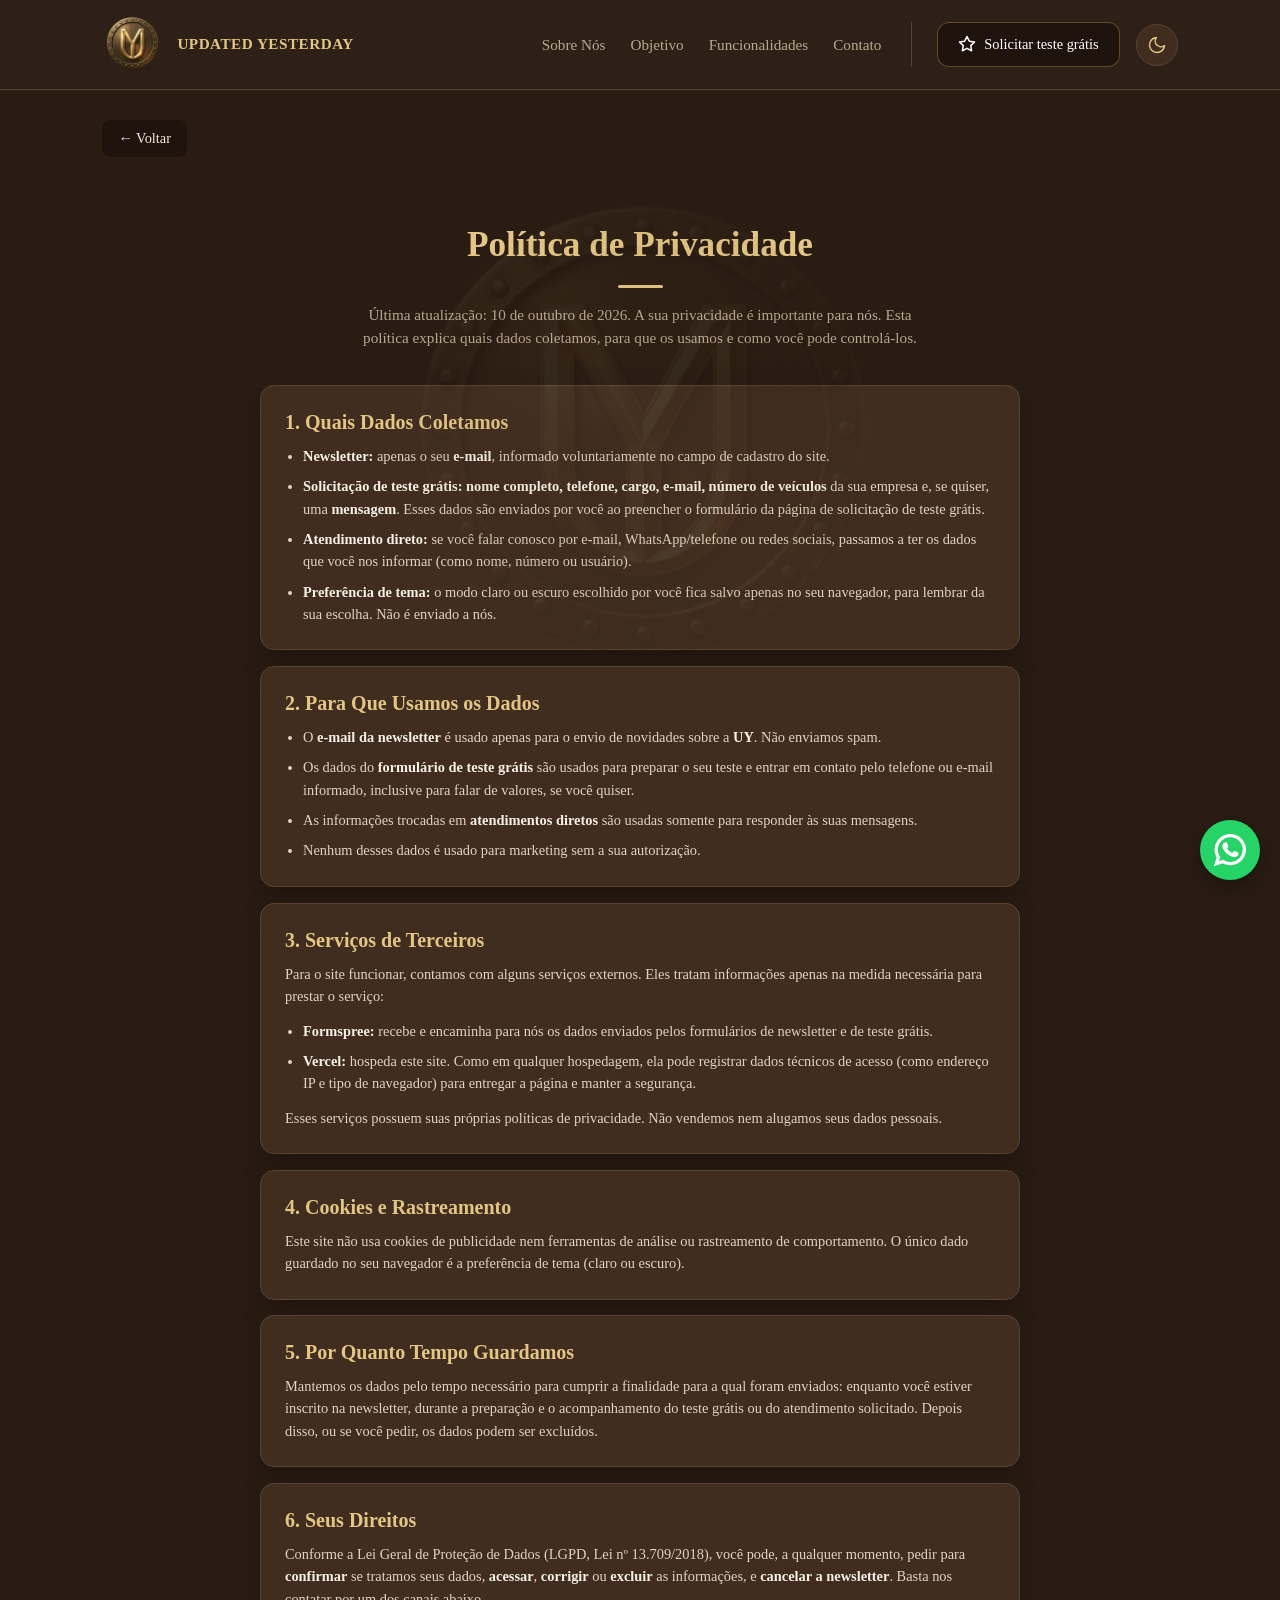
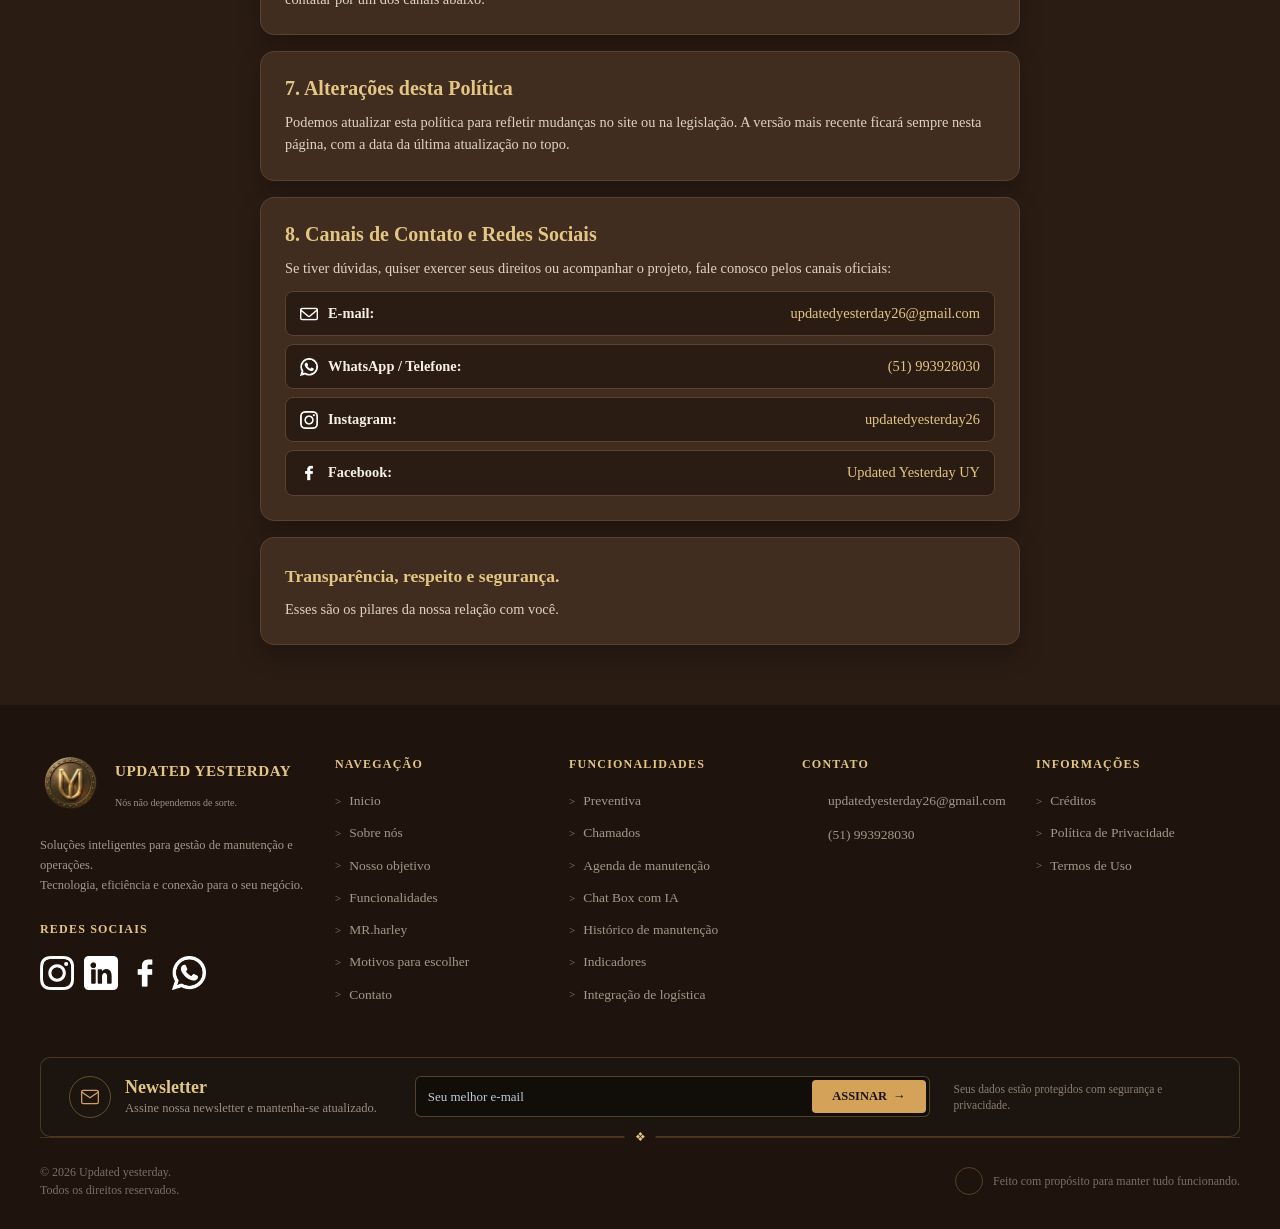
==== commit 8df7b24c: "novaversao" ====
--- a/politica-de-provacidade.html
+++ b/politica-de-provacidade.html
@@ -2,9 +2,8 @@
 <html lang="pt-BR" class="tema-escuro">
 <head>
     <meta charset="UTF-8">
-    <meta name="color-scheme" content="dark">
-    <meta name="theme-color" content="#0B0B0C">
-    <style>html{background:#0B0B0C;color-scheme:dark}body{background:#0B0B0C}</style>
+    <script>document.documentElement.classList.add('tema-escuro');try{if(localStorage.getItem('uy-tema')==='claro'){document.documentElement.classList.remove('tema-escuro');}}catch(e){}</script>
+    <script>document.documentElement.classList.add('js-reveal');setTimeout(function(){if(!window.__uyReveal){document.documentElement.classList.remove('js-reveal');}},1200);</script>
     <meta name="viewport" content="width=device-width, initial-scale=1.0">
     <meta name="referrer" content="strict-origin-when-cross-origin">
     <meta http-equiv="Content-Security-Policy" content="upgrade-insecure-requests">
@@ -23,10 +22,6 @@
             <img src="Imagens/logotipo.png" alt="Logo Updated Yesterday" class="imagem-logo">
             <div class="textos-logo">
                 <span class="titulo-logo">UPDATED YESTERDAY</span>
-                <span class="subtitulo-logo"> 
-                    <p>Nós não dependemos de sorte.</p>
-                    <p>Planejamento é o que nos move.</p>
-                </span>
             </div>
         </a>
 
@@ -45,6 +40,24 @@
                 Solicitar teste grátis
             </a>
         </div>
+
+
+        <button class="btn-tema" id="btn-tema" type="button" aria-label="Ativar modo claro" aria-pressed="true">
+            <svg class="icone-sol" viewBox="0 0 24 24" stroke-width="1.8" stroke-linecap="round" stroke-linejoin="round">
+                <circle cx="12" cy="12" r="4"></circle>
+                <line x1="12" y1="2" x2="12" y2="4"></line>
+                <line x1="12" y1="20" x2="12" y2="22"></line>
+                <line x1="4.22" y1="4.22" x2="5.64" y2="5.64"></line>
+                <line x1="18.36" y1="18.36" x2="19.78" y2="19.78"></line>
+                <line x1="2" y1="12" x2="4" y2="12"></line>
+                <line x1="20" y1="12" x2="22" y2="12"></line>
+                <line x1="4.22" y1="19.78" x2="5.64" y2="18.36"></line>
+                <line x1="18.36" y1="5.64" x2="19.78" y2="4.22"></line>
+            </svg>
+            <svg class="icone-lua" viewBox="0 0 24 24" stroke-width="1.8" stroke-linecap="round" stroke-linejoin="round">
+                <path d="M21 12.79A9 9 0 1 1 11.21 3 7 7 0 0 0 21 12.79z"></path>
+            </svg>
+        </button>
 
         <button class="btn-hamburguer" id="btn-hamburguer" type="button" aria-label="Abrir menu" aria-expanded="false" aria-controls="menu-mobile">
             <span class="linha-hamburguer"></span>
@@ -231,6 +244,219 @@
     </section>
     </main>
 
+        <!--RODAPÉ-->
+        <footer class="footer" id="rodape">
+            <div class="footer-container">
+            
+            <!-- GRID SUPERIOR (5 COLUNAS) -->
+            <div class="footer-top revelar-cascata">
+                
+                <!-- COLUNA 1: LOGO E DESCRIÇÃO -->
+                <div class="footer-col col-brand">
+                <div class="brand-header">
+                    <!-- Espaço reservado para a LOGO ao lado do texto -->
+                    <div class="logo-placeholder">
+                    <img src="Imagens/logotipo.png" alt="Logo Updated Yesterday">
+                    </div>
+                    <div class="brand-title">
+                    <h2>UPDATED YESTERDAY</h2>
+                            <p class="subtitle">Nós não dependemos de sorte.</p>
+                    </div>
+                </div>
+
+                <p class="brand-description">
+                    Soluções inteligentes para gestão de manutenção e operações.<br>
+                    Tecnologia, eficiência e conexão para o seu negócio.
+                </p>
+
+                <div class="social-section">
+                    <h4 class="section-title">REDES SOCIAIS</h4>
+                    <div class="social-links">
+                    <!-- Espaço para ícones/imagens das redes sociais -->
+                    <a href="https://www.instagram.com/p/DcltIoWEeUV/?igsi=NTBnZ2xrN2NycWJ2" title="Instagram"><img src="Icones/icones-claros/instagram.png" class="sociais-img"><i class="fa-brands fa-instagram"></i></a>
+                    <a href="https://www.linkedin.com/company/updated-yesterday/posts/?viewAsMember=true" title="LinkedIn"><img src="Icones/icones-claros/linkedin.png" class="sociais-img"><i class="fa-brands fa-linkedin-in"></i></a>
+                    <a href="https://www.facebook.com/share/1K7FVFRbi6/" title="Facebook"><img src="Icones/icones-claros/facebook.png" class="sociais-img"><i class="fa-brands fa-facebook-f"></i></a>
+                    <a href="https://wa.me/message/VCNQYGT4VERDC1" title="WhatsApp"><img src="Icones/icones-claros/whatsapp.png" class="sociais-img"><i class="fa-brands fa-whatsapp"></i></a>
+                    </div>
+                </div>
+                </div>
+
+                <!-- COLUNA 2: NAVEGAÇÃO -->
+                <div class="footer-col">
+                <h4 class="section-title">NAVEGAÇÃO</h4>
+                <ul class="footer-list">
+                    <li><a href="index.html#hero">Inicio</a></li>
+                    <li><a href="index.html#sobre-nos">Sobre nós</a></li>
+                    <li><a href="index.html#objetivo">Nosso objetivo</a></li>
+                    <li><a href="index.html#funcionalidades">Funcionalidades</a></li>
+                    <li><a href="index.html#mr.harley">MR.harley</a></li>
+                    <li><a href="index.html#escolher">Motivos para escolher</a></li>
+                    <li><a href="index.html#rodape">Contato</a></li>
+                </ul>
+                </div>
+
+                <!-- COLUNA 3: FUNCIONALIDADES -->
+                <div class="footer-col">
+                <h4 class="section-title">FUNCIONALIDADES</h4>
+                <ul class="footer-list">
+                    <li><a href="index.html#fn-preventiva">Preventiva</a></li>
+                    <li><a href="index.html#fn-chamados">Chamados</a></li>
+                    <li><a href="index.html#fn-agenda">Agenda de manutenção</a></li>
+                    <li><a href="index.html#fn-ia">Chat Box com IA</a></li>
+                    <li><a href="index.html#fn-historico">Histórico de manutenção</a></li>
+                    <li><a href="index.html#fn-indicadores">Indicadores</a></li>
+                    <li><a href="index.html#fn-logistica">Integração de logística</a></li>
+                </ul>
+                </div>
+
+                <!-- COLUNA 4: CONTATO -->
+                <div class="footer-col">
+                <h4 class="section-title">CONTATO</h4>
+                <ul class="contact-list">
+                    <li>
+                    <span class="contact-icon"><i class="fa-regular fa-envelope"></i></span>
+                    <a href="mailto:updatedyesterday26@gmail.com">updatedyesterday26@gmail.com</a>
+                    </li>
+                    <li>
+                    <span class="contact-icon"><i class="fa-solid fa-phone"></i></span>
+                    <span>(51) 993928030 </span>
+                    </li>
+                  
+
+                </ul>
+                </div>
+
+                <!-- COLUNA 5: INFORMAÇÕES -->
+                <div class="footer-col">
+                <h4 class="section-title">INFORMAÇÕES</h4>
+                <ul class="footer-list">
+                    <li><a href="creditos.html">Créditos</a></li>
+                    <li><a href="politica-de-provacidade.html">Política de Privacidade</a></li>
+                    <li><a href="termos-de-uso.html">Termos de Uso</a></li>
+                </ul>
+                </div>
+
+            </div>
+
+<!-- SEÇÃO NEWSLETTER -->
+<div class="sib-form" style="text-align: left; width: 100%;">
+  <div id="sib-form-container" class="sib-form-container" style="background: transparent; padding: 0;">
+    
+    <!-- Mensagem de erro customizada (oculta por padrão) -->
+    <div id="error-message" class="sib-form-message-panel" style="display: none; font-family: inherit; font-size: 14px; text-align: left; color: #d4a359; background-color: rgba(0, 0, 0, 0.4); border: 1px solid rgba(212, 163, 89, 0.5); border-radius: 8px; max-width: 100%; margin-bottom: 12px; padding: 12px 16px;">
+      <div class="sib-form-message-panel__text sib-form-message-panel__text--center" style="display: flex; align-items: center; gap: 8px; color: #d4a359;">
+        <svg viewBox="0 0 512 512" class="sib-icon sib-notification__icon" style="fill: #d4a359; width: 18px; height: 18px; flex-shrink: 0;">
+          <path d="M256 40c118.621 0 216 96.075 216 216 0 119.291-96.61 216-216 216-119.244 0-216-96.562-216-216 0-119.203 96.602-216 216-216m0-32C119.043 8 8 119.083 8 256c0 136.997 111.043 248 248 248s248-111.003 248-248C504 119.083 392.957 8 256 8zm-11.49 120h22.979c6.823 0 12.274 5.682 11.99 12.5l-7 168c-.268 6.428-5.556 11.5-11.99 11.5h-8.979c-6.433 0-11.722-5.073-11.99-11.5l-7-168c-.283-6.818 5.167-12.5 11.99-12.5zM256 340c-15.464 0-28 12.536-28 28s12.536 28 28 28 28-12.536 28-28-12.536-28-28-28z" />
+        </svg>
+        <span class="sib-form-message-panel__inner-text" style="color: #d4a359;">
+          Sua assinatura não pôde ser enviada. Tente novamente.
+        </span>
+      </div>
+    </div>
+    
+    <!-- Mensagem de sucesso (oculta por padrão) -->
+    <div id="success-message" class="sib-form-message-panel" style="display: none; font-family: inherit; font-size: 14px; text-align: left; color: #13ce66; background-color: rgba(0, 0, 0, 0.4); border: 1px solid #13ce66; border-radius: 8px; max-width: 100%; margin-bottom: 12px; padding: 12px 16px;">
+      <div class="sib-form-message-panel__text sib-form-message-panel__text--center" style="display: flex; align-items: center; gap: 8px;">
+        <svg viewBox="0 0 512 512" class="sib-icon sib-notification__icon" style="fill: #13ce66; width: 18px; height: 18px; flex-shrink: 0;">
+          <path d="M256 8C119.033 8 8 119.033 8 256s111.033 248 248 248 248-111.033 248-248S392.967 8 256 8zm0 464c-118.664 0-216-96.055-216-216 0-118.663 96.055-216 216-216 118.664 0 216 96.055 216 216 0 118.663-96.055 216-216 216zm141.63-274.961L217.15 376.071c-4.705 4.667-12.303 4.637-16.97-.068l-85.878-86.572c-4.667-4.705-4.637-12.303.068-16.97l8.52-8.451c4.705-4.667 12.303-4.637 16.97.068l68.976 69.533 163.441-162.13c4.705-4.667 12.303-4.637 16.97.068l8.451 8.52c4.668 4.705 4.637 12.303-.068 16.97z" />
+        </svg>
+        <span class="sib-form-message-panel__inner-text">
+          Você fez sua assinatura com sucesso.
+        </span>
+      </div>
+    </div>
+
+    <!-- Card Principal -->
+    <div id="sib-container" class="nl-card sib-container--large sib-container--vertical">
+      <form id="sib-form" class="nl-form" method="POST" action="https://formspree.io/f/xgaoywdn">
+
+        <!-- Ícone + Textos -->
+        <div class="nl-info">
+          <div class="nl-icone">
+            <svg width="20" height="20" viewBox="0 0 24 24" fill="none" stroke="#d4a359" stroke-width="1.5" stroke-linecap="round" stroke-linejoin="round" aria-hidden="true">
+              <path d="M4 4h16c1.1 0 2 .9 2 2v12c0 1.1-.9 2-2 2H4c-1.1 0-2-.9-2-2V6c0-1.1.9-2 2-2z"></path>
+              <polyline points="22,6 12,13 2,6"></polyline>
+            </svg>
+          </div>
+          <div class="nl-textos">
+            <p class="nl-titulo">Newsletter</p>
+            <p class="nl-subtitulo">Assine nossa newsletter e mantenha-se atualizado.</p>
+          </div>
+        </div>
+
+        <!-- Campo de e-mail + botão -->
+        <div class="nl-campo-grupo">
+          <div class="nl-campo">
+            <label for="EMAIL" class="nl-sr-only">Seu e-mail</label>
+            <input class="nl-input" type="email" id="EMAIL" name="email" autocomplete="email" placeholder="Seu melhor e-mail" required />
+            <button class="nl-botao" type="submit">
+              ASSINAR <span aria-hidden="true">&rarr;</span>
+            </button>
+          </div>
+        </div>
+
+        <!-- Texto de segurança -->
+        <p class="nl-nota">Seus dados estão protegidos com segurança e privacidade.</p>
+
+      </form>
+    </div>
+  </div>
+</div>
+
+<!-- DIVISOR COM DETALHE FLOREADO DA IMAGEM -->
+<div class="footer-divider">
+    <span class="divider-ornament">❖</span>
+</div>
+
+<!-- RODAPÉ INFERIOR (COPYRIGHT E CRÉDITOS) -->
+<div class="footer-bottom">
+    <p class="copyright">
+    © 2026 Updated yesterday.<br>
+    Todos os direitos reservados.
+    </p>
+    <div class="footer-tagline">
+    <span class="heart-icon"><i class="fa-regular fa-heart"></i></span>
+    <p>Feito com propósito para manter tudo funcionando.</p>
+    </div>
+</div>
+        </footer>
+
+
+<script>
+  (function () {
+    var form = document.getElementById('sib-form');
+    var successMsg = document.getElementById('success-message');
+    var errorMsg = document.getElementById('error-message');
+
+    if (!form) return;
+
+    form.addEventListener('submit', function (e) {
+      e.preventDefault();
+
+      if (successMsg) successMsg.style.display = 'none';
+      if (errorMsg) errorMsg.style.display = 'none';
+
+      var dados = new FormData(form);
+
+      fetch(form.action, {
+        method: 'POST',
+        body: dados,
+        headers: {
+          'Accept': 'application/json'
+        }
+      }).then(function (resposta) {
+        if (resposta.ok) {
+          if (successMsg) successMsg.style.display = 'block';
+          form.reset();
+        } else {
+          if (errorMsg) errorMsg.style.display = 'block';
+        }
+      }).catch(function (erro) {
+        if (errorMsg) errorMsg.style.display = 'block';
+      });
+    });
+  })();
+</script>
 <script>
 // menu.js — Menu hambúrguer + navegação ativa (Updated Yesterday)
 // Usado em todas as páginas do site para manter o comportamento consistente.
@@ -323,6 +549,42 @@
     }
 })();
 </script>
+<script>
+// tema — alternância entre modo escuro (padrão) e claro (Updated Yesterday)
+// O tema escuro é o padrão no primeiro acesso. A escolha fica salva no navegador (chave "uy-tema") e é aplicada em todas as
+// páginas pelo pequeno script no <head>, então o tema continua ao navegar.
+(function () {
+    var raiz = document.documentElement;
+    var botao = document.getElementById('btn-tema');
+    if (!botao) return;
+
+    function aplicar(escuro) {
+        raiz.classList.toggle('tema-escuro', escuro);
+        botao.setAttribute('aria-pressed', escuro ? 'true' : 'false');
+        botao.setAttribute('aria-label', escuro ? 'Ativar modo claro' : 'Ativar modo escuro');
+    }
+
+    function lerSalvo() {
+        try { return localStorage.getItem('uy-tema') !== 'claro'; } catch (e) { return raiz.classList.contains('tema-escuro'); }
+    }
+
+    aplicar(lerSalvo());
+
+    botao.addEventListener('click', function () {
+        var escuro = !raiz.classList.contains('tema-escuro');
+        aplicar(escuro);
+        try { localStorage.setItem('uy-tema', escuro ? 'escuro' : 'claro'); } catch (e) {}
+    });
+
+    // Mantém o tema sincronizado ao voltar para a página (botão "voltar") ou entre abas.
+    window.addEventListener('pageshow', function () { aplicar(lerSalvo()); });
+    window.addEventListener('storage', function (e) { if (e.key === 'uy-tema') aplicar(lerSalvo()); });
+})();
+</script>
 <script src="scroll-reveal.js"></script>
+<a class="wa-flutuante" href="https://wa.me/message/VCNQYGT4VERDC1" target="_blank" rel="noopener" aria-label="Entrar em contato pelo WhatsApp">
+    <span class="wa-dica">Entrar em contato</span>
+    <img src="Icones/icones-claros/whatsapp.png" alt="">
+</a>
 </body>
 </html>
